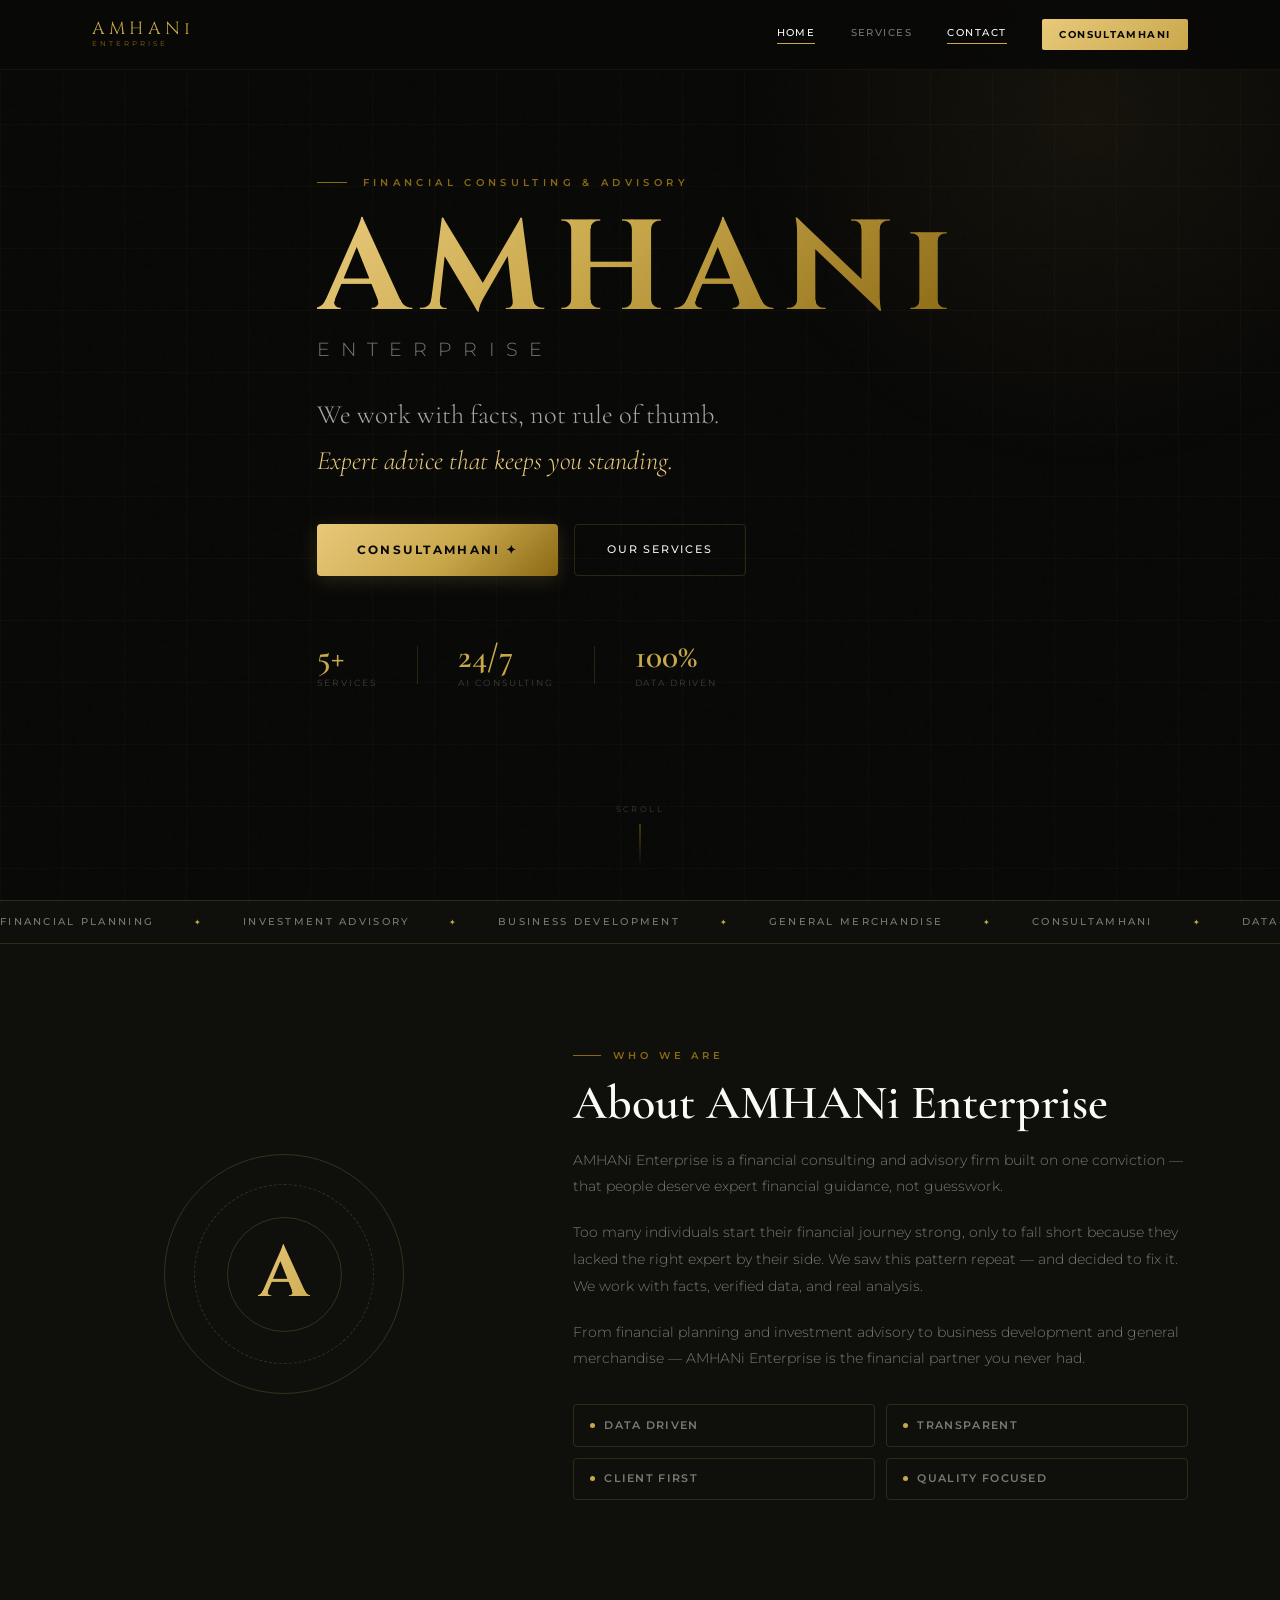
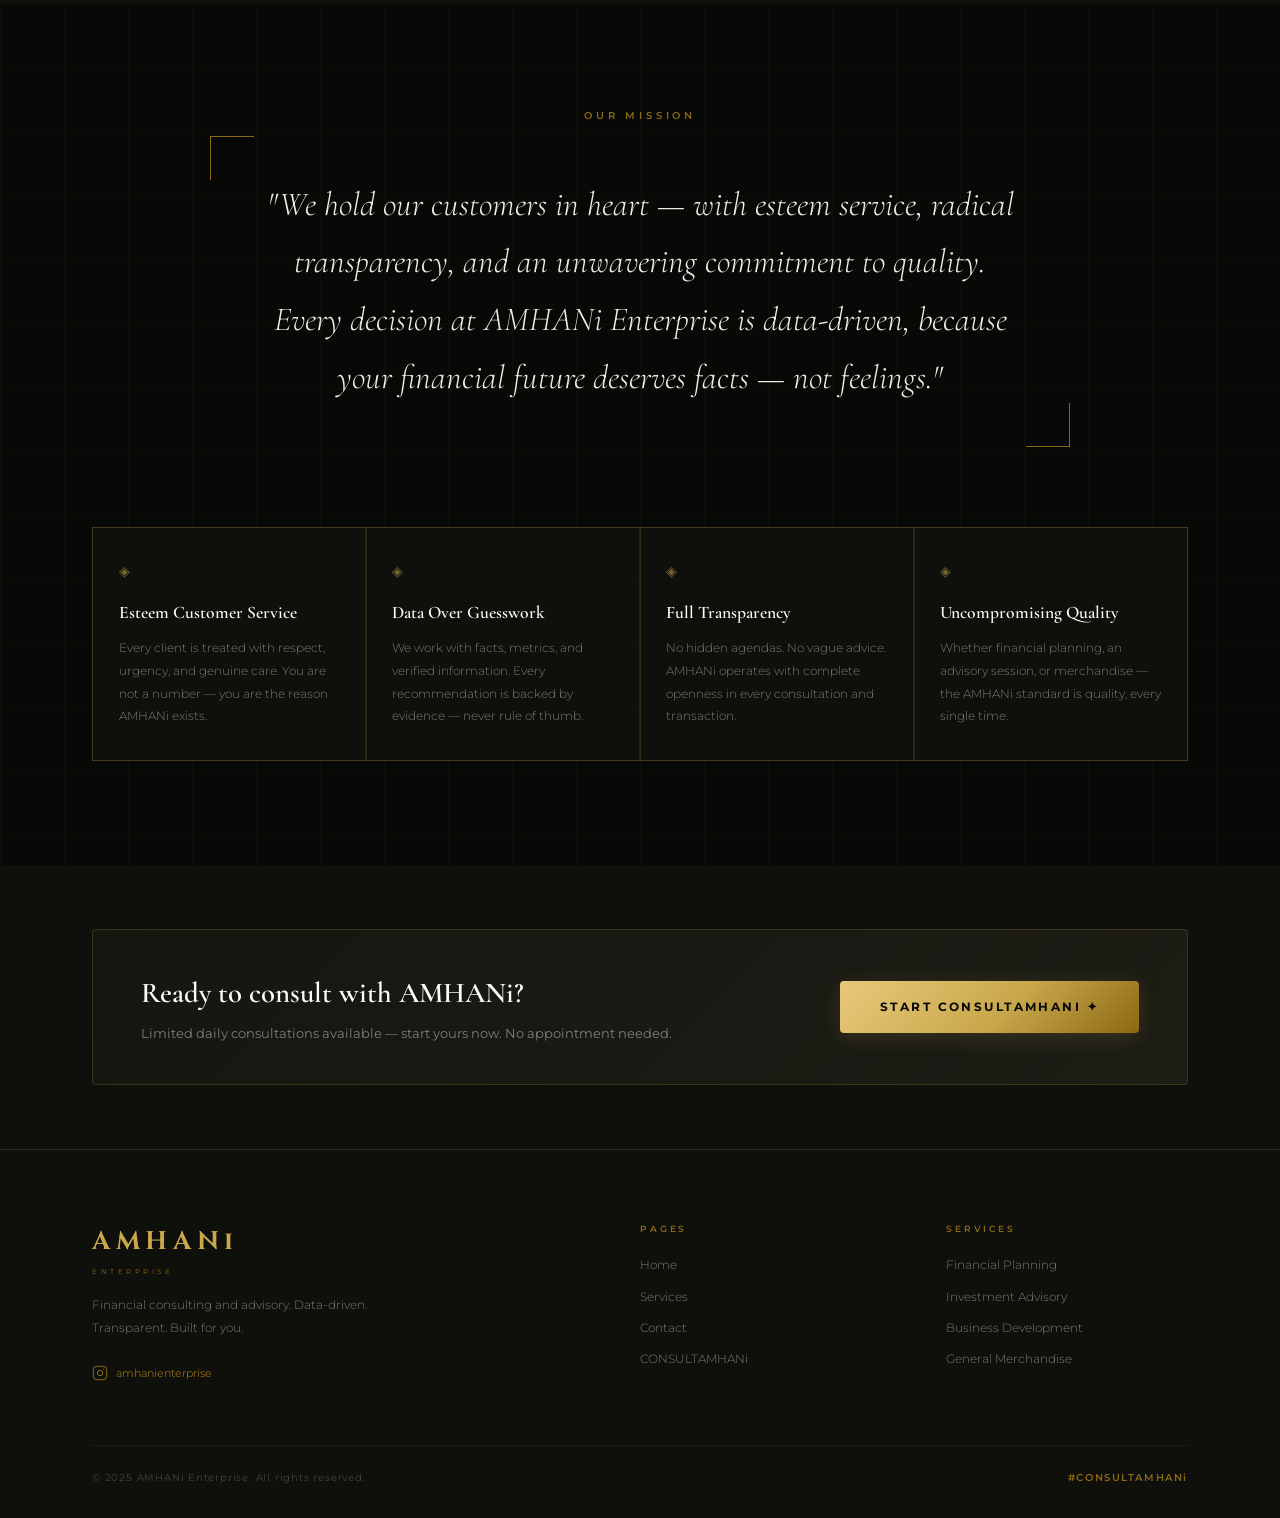
==== website/contact.html @ 49bc318d "Add files via upload" ====
<!DOCTYPE html>
<html lang="en">
<head>
  <meta charset="UTF-8"/>
  <meta name="viewport" content="width=device-width, initial-scale=1.0"/>
  <title>AMHANi ENTERPRISE — Home</title>
  <meta name="description" content="AMHANi Enterprise — data-driven financial consulting and advisory. We work with facts, not rule of thumb."/>
  <link rel="stylesheet" href="styles.css"/>
  <style>
    /* ── HOME-SPECIFIC STYLES ── */

    /* Hero */
    #hero {
      min-height: 100vh; display: flex; align-items: center;
      padding-top: var(--nav-h); position: relative; overflow: hidden;
    }
    .hero-bg { position: absolute; inset: 0; }
    .hero-grid {
      position: absolute; inset: 0;
      background-image:
        linear-gradient(rgba(201,168,76,0.035) 1px, transparent 1px),
        linear-gradient(90deg, rgba(201,168,76,0.035) 1px, transparent 1px);
      background-size: 62px 62px;
    }
    .hero-glow {
      position: absolute; width: 750px; height: 750px;
      top: -260px; right: -180px;
      background: radial-gradient(ellipse, rgba(201,168,76,0.07) 0%, transparent 68%);
      border-radius: 50%; transition: transform 0.8s ease;
    }
    .hero-content { position: relative; z-index: 1; max-width: 820px; padding: 5rem 2rem; }
    .hero-eyebrow {
      font-size: 0.62rem; letter-spacing: 0.44em; text-transform: uppercase;
      color: var(--gold-dim); font-weight: 600; margin-bottom: 1.5rem;
      display: flex; align-items: center; gap: 1rem;
    }
    .hero-eyebrow::before { content: ''; width: 30px; height: 1px; background: var(--gold-dim); display: block; }
    .wm-amhani {
      display: block; font-family: var(--ff-display);
      font-size: clamp(4rem, 10vw, 8.5rem);
      font-weight: 700; letter-spacing: 0.1em; line-height: 0.88;
      background: linear-gradient(135deg, var(--gold-light) 0%, var(--gold) 42%, var(--gold-dim) 100%);
      -webkit-background-clip: text; -webkit-text-fill-color: transparent; background-clip: text;
    }
    .wm-enterprise {
      display: block; font-family: var(--ff-sans);
      font-size: clamp(0.85rem, 1.8vw, 1.2rem);
      font-weight: 300; letter-spacing: 0.58em; color: var(--muted);
      text-transform: uppercase; margin-top: 0.4rem;
    }
    .hero-tagline {
      font-family: var(--ff-serif); font-size: clamp(1.1rem, 2.5vw, 1.65rem);
      font-weight: 300; color: rgba(250,250,247,0.65);
      line-height: 1.72; margin: 1.8rem 0 2.5rem;
    }
    .hero-tagline em { font-style: italic; color: var(--gold-light); }
    .hero-actions { display: flex; gap: 1rem; flex-wrap: wrap; margin-bottom: 4rem; }
    .hero-stats { display: flex; align-items: center; gap: 2.5rem; flex-wrap: wrap; }
    .stat-num { font-family: var(--ff-serif); font-size: 2.1rem; font-weight: 600; color: var(--gold); line-height: 1; }
    .stat-label { font-size: 0.58rem; letter-spacing: 0.2em; text-transform: uppercase; color: var(--dim); margin-top: 3px; }
    .stat-sep { width: 1px; height: 38px; background: var(--gold-border); }

    .hero-scroll {
      position: absolute; bottom: 2rem; left: 50%; transform: translateX(-50%);
      display: flex; flex-direction: column; align-items: center; gap: 0.5rem; z-index: 1;
    }
    .hero-scroll span { font-size: 0.52rem; letter-spacing: 0.3em; text-transform: uppercase; color: var(--dim); }
    .scroll-line { width: 1px; height: 44px; background: linear-gradient(to bottom, var(--gold-dim), transparent); animation: pulse 2s ease infinite; }
    @keyframes pulse { 0%,100%{ opacity:0.3; } 50%{ opacity:1; } }

    /* About */
    #about { background: var(--surface); }
    .about-layout { display: grid; grid-template-columns: 1fr 1.6fr; gap: 6rem; align-items: center; }
    .emblem-wrap { display: flex; justify-content: center; }
    .emblem {
      position: relative; width: 240px; height: 240px;
      display: flex; align-items: center; justify-content: center;
    }
    .emblem-ring {
      position: absolute; border-radius: 50%;
      border: 1px solid rgba(201,168,76,0.22);
    }
    .emblem-ring.r1 { width: 100%; height: 100%; animation: spin 35s linear infinite; }
    .emblem-ring.r2 { width: 75%; height: 75%; border-style: dashed; animation: spin 22s linear infinite reverse; }
    .emblem-ring.r3 { width: 48%; height: 48%; animation: spin 15s linear infinite; }
    @keyframes spin { to { transform: rotate(360deg); } }
    .emblem-letter {
      font-family: var(--ff-display); font-size: 4.5rem; font-weight: 700; z-index: 1;
      background: linear-gradient(135deg, var(--gold-light), var(--gold));
      -webkit-background-clip: text; -webkit-text-fill-color: transparent; background-clip: text;
    }
    .about-body { font-size: 0.87rem; color: var(--muted); line-height: 1.92; font-weight: 300; margin-bottom: 1.2rem; }
    .pillars { display: grid; grid-template-columns: 1fr 1fr; gap: 0.7rem; margin-top: 2rem; }
    .pillar {
      display: flex; align-items: center; gap: 0.6rem;
      padding: 0.72rem 1rem; border: 1px solid var(--gold-border); border-radius: var(--radius);
      font-size: 0.68rem; letter-spacing: 0.12em; text-transform: uppercase;
      color: var(--muted); font-weight: 600; transition: border-color 0.25s, color 0.25s;
    }
    .pillar:hover { border-color: var(--gold); color: var(--gold); }
    .pillar-dot { width: 5px; height: 5px; border-radius: 50%; background: var(--gold); flex-shrink: 0; }

    /* Mission */
    #mission { background: var(--black); }
    .mission-quote {
      font-family: var(--ff-serif); font-size: clamp(1.3rem, 3vw, 2.1rem);
      font-weight: 300; font-style: italic; color: var(--off-white);
      line-height: 1.72; text-align: center; max-width: 860px;
      margin: 0 auto 5rem; position: relative; padding: 2.5rem 3.5rem;
    }
    .mission-quote::before,
    .mission-quote::after {
      content: ''; position: absolute;
      width: 44px; height: 44px; border-color: var(--gold-dim); border-style: solid;
    }
    .mission-quote::before { top: 0; left: 0; border-width: 1px 0 0 1px; }
    .mission-quote::after  { bottom: 0; right: 0; border-width: 0 1px 1px 0; }

    .values-grid { display: grid; grid-template-columns: repeat(4, 1fr); gap: 1.5px; background: var(--gold-border); border: 1px solid var(--gold-border); }
    .value-card { background: var(--surface); padding: 2rem 1.6rem; transition: background 0.3s; }
    .value-card:hover { background: var(--surface-2); }
    .value-icon { font-size: 0.9rem; color: var(--gold); margin-bottom: 1rem; opacity: 0.55; display: block; }
    .value-card h4 { font-family: var(--ff-serif); font-size: 1.1rem; font-weight: 600; color: var(--white); margin-bottom: 0.65rem; }
    .value-card p { font-size: 0.78rem; color: var(--muted); line-height: 1.82; font-weight: 300; }

    /* CTA strip */
    #cta-strip { background: var(--surface); padding: 4rem 0; }
    .cta-strip-inner {
      display: flex; align-items: center; justify-content: space-between;
      gap: 2rem; flex-wrap: wrap;
      border: 1px solid var(--gold-border); border-radius: var(--radius);
      padding: 2.5rem 3rem;
      background: linear-gradient(135deg, var(--surface-2) 0%, var(--surface-3) 100%);
    }
    .cta-strip-text h3 { font-family: var(--ff-serif); font-size: 1.8rem; font-weight: 600; color: var(--white); margin-bottom: 0.4rem; }
    .cta-strip-text p { font-size: 0.82rem; color: var(--muted); }

    @media (max-width: 900px) {
      .about-layout { grid-template-columns: 1fr; gap: 3rem; }
      .emblem-wrap { display: none; }
      .pillars { grid-template-columns: 1fr; }
    }
    @media (max-width: 700px) {
      .values-grid { grid-template-columns: 1fr; }
      .hero-stats { gap: 1.5rem; }
      .mission-quote { padding: 1.5rem; }
      .cta-strip-inner { flex-direction: column; text-align: center; padding: 2rem 1.5rem; }
    }
    @media (max-width: 480px) {
      .hero-actions { flex-direction: column; }
    }
  </style>
</head>
<body>

<!-- ░░ NAV ░░ -->
<nav id="nav">
  <div class="nav-inner">
    <a href="index.html" class="nav-logo">
      <span class="logo-main">AMHANi</span>
      <span class="logo-tag">Enterprise</span>
    </a>
    <div class="nav-links">
      <a href="index.html"    class="active">Home</a>
      <a href="services.html">Services</a>
      <a href="contact.html" >Contact</a>
      <a href="https://YOUR-APP.streamlit.app" target="_blank" class="nav-cta">CONSULTAMHANi</a>
    </div>
    <button class="hamburger" id="hamburger"><span></span><span></span><span></span></button>
  </div>
  <div class="mobile-menu" id="mobileMenu">
    <a href="index.html"    class="mobile-link active">Home</a>
    <a href="services.html" class="mobile-link">Services</a>
    <a href="contact.html"  class="mobile-link">Contact</a>
    <a href="https://YOUR-APP.streamlit.app" target="_blank" class="mobile-link mobile-cta">CONSULTAMHANi</a>
  </div>
</nav>

<!-- ░░ HERO ░░ -->
<section id="hero">
  <div class="hero-bg">
    <div class="hero-grid"></div>
    <div class="hero-glow"></div>
  </div>
  <div class="hero-content container">
    <p class="hero-eyebrow reveal">Financial Consulting & Advisory</p>
    <div class="reveal d1">
      <span class="wm-amhani">AMHANi</span>
      <span class="wm-enterprise">Enterprise</span>
    </div>
    <p class="hero-tagline reveal d2">
      We work with facts, not rule of thumb.<br/>
      <em>Expert advice that keeps you standing.</em>
    </p>
    <div class="hero-actions reveal d3">
      <a href="https://YOUR-APP.streamlit.app" target="_blank" class="btn-primary large">CONSULTAMHANi ✦</a>
      <a href="services.html" class="btn-ghost">Our Services</a>
    </div>
    <div class="hero-stats reveal d4">
      <div>
        <div class="stat-num">5+</div>
        <div class="stat-label">Services</div>
      </div>
      <div class="stat-sep"></div>
      <div>
        <div class="stat-num">24/7</div>
        <div class="stat-label">AI Consulting</div>
      </div>
      <div class="stat-sep"></div>
      <div>
        <div class="stat-num">100%</div>
        <div class="stat-label">Data Driven</div>
      </div>
    </div>
  </div>
  <div class="hero-scroll">
    <span>Scroll</span>
    <div class="scroll-line"></div>
  </div>
</section>

<!-- ░░ MARQUEE ░░ -->
<div class="marquee-strip">
  <div class="marquee-track">
    <span>Financial Planning</span><span class="gem">✦</span>
    <span>Investment Advisory</span><span class="gem">✦</span>
    <span>Business Development</span><span class="gem">✦</span>
    <span>General Merchandise</span><span class="gem">✦</span>
    <span>CONSULTAMHANi</span><span class="gem">✦</span>
    <span>Data-Driven Consulting</span><span class="gem">✦</span>
    <span>Expert Advisory</span><span class="gem">✦</span>
    <span>Financial Planning</span><span class="gem">✦</span>
    <span>Investment Advisory</span><span class="gem">✦</span>
    <span>Business Development</span><span class="gem">✦</span>
    <span>General Merchandise</span><span class="gem">✦</span>
    <span>CONSULTAMHANi</span><span class="gem">✦</span>
    <span>Data-Driven Consulting</span><span class="gem">✦</span>
    <span>Expert Advisory</span><span class="gem">✦</span>
  </div>
</div>

<!-- ░░ ABOUT ░░ -->
<section id="about">
  <div class="container">
    <div class="about-layout">
      <div class="emblem-wrap">
        <div class="emblem">
          <div class="emblem-ring r1"></div>
          <div class="emblem-ring r2"></div>
          <div class="emblem-ring r3"></div>
          <span class="emblem-letter">A</span>
        </div>
      </div>
      <div>
        <p class="eyebrow reveal">Who We Are</p>
        <h2 class="section-title reveal d1">About AMHANi Enterprise</h2>
        <p class="about-body reveal d2">
          AMHANi Enterprise is a financial consulting and advisory firm built on one conviction — that people deserve expert financial guidance, not guesswork.
        </p>
        <p class="about-body reveal d2">
          Too many individuals start their financial journey strong, only to fall short because they lacked the right expert by their side. We saw this pattern repeat — and decided to fix it. We work with facts, verified data, and real analysis.
        </p>
        <p class="about-body reveal d2">
          From financial planning and investment advisory to business development and general merchandise — AMHANi Enterprise is the financial partner you never had.
        </p>
        <div class="pillars reveal d3">
          <div class="pillar"><div class="pillar-dot"></div>Data Driven</div>
          <div class="pillar"><div class="pillar-dot"></div>Transparent</div>
          <div class="pillar"><div class="pillar-dot"></div>Client First</div>
          <div class="pillar"><div class="pillar-dot"></div>Quality Focused</div>
        </div>
      </div>
    </div>
  </div>
</section>

<!-- ░░ MISSION ░░ -->
<section id="mission">
  <div class="grid-bg"></div>
  <div class="container">
    <p class="eyebrow center reveal">Our Mission</p>
    <blockquote class="mission-quote reveal d1">
      "We hold our customers in heart — with esteem service, radical transparency, and an unwavering commitment to quality. Every decision at AMHANi Enterprise is data-driven, because your financial future deserves facts — not feelings."
    </blockquote>
    <div class="values-grid">
      <div class="value-card">
        <span class="value-icon">◈</span>
        <h4>Esteem Customer Service</h4>
        <p>Every client is treated with respect, urgency, and genuine care. You are not a number — you are the reason AMHANi exists.</p>
      </div>
      <div class="value-card">
        <span class="value-icon">◈</span>
        <h4>Data Over Guesswork</h4>
        <p>We work with facts, metrics, and verified information. Every recommendation is backed by evidence — never rule of thumb.</p>
      </div>
      <div class="value-card">
        <span class="value-icon">◈</span>
        <h4>Full Transparency</h4>
        <p>No hidden agendas. No vague advice. AMHANi operates with complete openness in every consultation and transaction.</p>
      </div>
      <div class="value-card">
        <span class="value-icon">◈</span>
        <h4>Uncompromising Quality</h4>
        <p>Whether financial planning, an advisory session, or merchandise — the AMHANi standard is quality, every single time.</p>
      </div>
    </div>
  </div>
</section>

<!-- ░░ CTA STRIP ░░ -->
<section id="cta-strip">
  <div class="container">
    <div class="cta-strip-inner reveal">
      <div class="cta-strip-text">
        <h3>Ready to consult with AMHANi?</h3>
        <p>Limited daily consultations available — start yours now. No appointment needed.</p>
      </div>
      <a href="https://YOUR-APP.streamlit.app" target="_blank" class="btn-primary large">Start CONSULTAMHANi ✦</a>
    </div>
  </div>
</section>

<!-- ░░ FOOTER ░░ -->
<footer>
  <div class="container">
    <div class="footer-grid">
      <div class="footer-brand-col">
        <div class="footer-wordmark">AMHANi</div>
        <div class="footer-enterprise">Enterprise</div>
        <p class="footer-desc">Financial consulting and advisory. Data-driven. Transparent. Built for you.</p>
        <a href="https://instagram.com/amhanienterprise" target="_blank" class="footer-ig">
          <svg width="16" height="16" viewBox="0 0 24 24" fill="none" stroke="currentColor" stroke-width="1.5"><rect x="2" y="2" width="20" height="20" rx="5"/><circle cx="12" cy="12" r="4"/><circle cx="17.5" cy="6.5" r="1" fill="currentColor" stroke="none"/></svg>
          amhanienterprise
        </a>
      </div>
      <div>
        <div class="footer-col-title">Pages</div>
        <div class="footer-col">
          <a href="index.html">Home</a>
          <a href="services.html">Services</a>
          <a href="contact.html">Contact</a>
          <a href="https://YOUR-APP.streamlit.app" target="_blank">CONSULTAMHANi</a>
        </div>
      </div>
      <div>
        <div class="footer-col-title">Services</div>
        <div class="footer-col">
          <a href="services.html">Financial Planning</a>
          <a href="services.html">Investment Advisory</a>
          <a href="services.html">Business Development</a>
          <a href="services.html">General Merchandise</a>
        </div>
      </div>
    </div>
    <div class="footer-bottom">
      <span class="footer-copy">© 2025 AMHANi Enterprise. All rights reserved.</span>
      <span class="footer-hashtag">#CONSULTAMHANi</span>
    </div>
  </div>
</footer>

<script src="script.js"></script>
</body>
</html>
---- website/styles.css ----
/* ============================================================
   AMHANi ENTERPRISE — shared styles.css
   Revamp: Multi-page · Gold & Black · Art Deco Luxury
   ============================================================ */

/* ── Google Fonts ── */
@import url('https://fonts.googleapis.com/css2?family=Cinzel:wght@400;600;700&family=Cormorant+Garamond:ital,wght@0,300;0,400;0,600;1,300;1,400&family=Montserrat:wght@200;300;400;500;600;700&display=swap');

/* ── Variables ── */
:root {
  --gold:        #C9A84C;
  --gold-light:  #E8C97A;
  --gold-dim:    #8B6914;
  --gold-faint:  rgba(201,168,76,0.07);
  --gold-border: rgba(201,168,76,0.18);
  --gold-soft:   rgba(201,168,76,0.10);
  --black:       #080807;
  --surface:     #0F0F0C;
  --surface-2:   #161610;
  --surface-3:   #1D1D16;
  --white:       #FAFAF7;
  --off-white:   #F0EDE4;
  --muted:       rgba(250,250,247,0.45);
  --dim:         rgba(250,250,247,0.22);
  --ff-display:  'Cinzel', serif;
  --ff-serif:    'Cormorant Garamond', serif;
  --ff-sans:     'Montserrat', sans-serif;
  --nav-h:       70px;
  --radius:      4px;
}

/* ── Reset ── */
*, *::before, *::after { box-sizing: border-box; margin: 0; padding: 0; }
html { scroll-behavior: smooth; font-size: 16px; }
body {
  font-family: var(--ff-sans);
  background: var(--black);
  color: var(--white);
  overflow-x: hidden;
  line-height: 1.6;
  min-height: 100vh;
}
a { text-decoration: none; color: inherit; }
img { max-width: 100%; display: block; }

/* ── Noise overlay ── */
body::before {
  content: '';
  position: fixed; inset: 0; z-index: 0; pointer-events: none;
  background-image: url("data:image/svg+xml,%3Csvg viewBox='0 0 200 200' xmlns='http://www.w3.org/2000/svg'%3E%3Cfilter id='n'%3E%3CfeTurbulence type='fractalNoise' baseFrequency='0.85' numOctaves='4' stitchTiles='stitch'/%3E%3C/filter%3E%3Crect width='100%25' height='100%25' filter='url(%23n)' opacity='0.03'/%3E%3C/svg%3E");
  opacity: 0.5;
}

/* ── Container ── */
.container { max-width: 1160px; margin: 0 auto; padding: 0 2rem; position: relative; z-index: 1; }

/* ── Buttons ── */
.btn-primary {
  display: inline-flex; align-items: center; gap: 0.5rem;
  background: linear-gradient(135deg, var(--gold-light) 0%, var(--gold) 55%, var(--gold-dim) 100%);
  color: var(--black); font-family: var(--ff-sans);
  font-weight: 700; font-size: 0.7rem; letter-spacing: 0.2em;
  text-transform: uppercase; padding: 0.85rem 2rem;
  border-radius: var(--radius); border: none; cursor: pointer;
  position: relative; overflow: hidden;
  transition: transform 0.2s, box-shadow 0.2s;
  box-shadow: 0 4px 20px rgba(201,168,76,0.18);
}
.btn-primary::after {
  content: ''; position: absolute; inset: 0;
  background: linear-gradient(135deg, transparent, rgba(255,255,255,0.14), transparent);
  transform: translateX(-100%); transition: transform 0.5s;
}
.btn-primary:hover { transform: translateY(-2px); box-shadow: 0 8px 28px rgba(201,168,76,0.3); }
.btn-primary:hover::after { transform: translateX(100%); }
.btn-primary.large { font-size: 0.76rem; padding: 1rem 2.5rem; }
.btn-ghost {
  display: inline-flex; align-items: center; gap: 0.5rem;
  background: transparent; color: var(--off-white);
  font-family: var(--ff-sans); font-weight: 500; font-size: 0.7rem;
  letter-spacing: 0.16em; text-transform: uppercase;
  padding: 0.85rem 2rem; border-radius: var(--radius);
  border: 1px solid var(--gold-border);
  transition: border-color 0.25s, color 0.25s; cursor: pointer;
}
.btn-ghost:hover { border-color: var(--gold); color: var(--gold); }

/* ── Section titles ── */
.eyebrow {
  font-size: 0.6rem; letter-spacing: 0.4em; text-transform: uppercase;
  color: var(--gold-dim); font-weight: 600; margin-bottom: 0.75rem;
  display: flex; align-items: center; gap: 0.8rem;
}
.eyebrow::before { content: ''; display: block; width: 28px; height: 1px; background: var(--gold-dim); }
.eyebrow.center { justify-content: center; }
.eyebrow.center::before { display: none; }
.section-title {
  font-family: var(--ff-serif); font-size: clamp(2rem, 4vw, 3rem);
  font-weight: 600; line-height: 1.15; color: var(--white); margin-bottom: 1rem;
}
.section-sub {
  font-size: 0.88rem; color: var(--muted); font-weight: 300;
  line-height: 1.85; max-width: 540px;
}
.section-header { margin-bottom: 4rem; }

section { padding: 6.5rem 0; position: relative; }

/* ── Reveal animations ── */
.reveal {
  opacity: 0; transform: translateY(24px);
  transition: opacity 0.7s ease, transform 0.7s ease;
}
.reveal.visible { opacity: 1; transform: translateY(0); }
.d1 { transition-delay: 0.1s; }
.d2 { transition-delay: 0.22s; }
.d3 { transition-delay: 0.34s; }
.d4 { transition-delay: 0.46s; }

/* ── Grid lines bg ── */
.grid-bg {
  position: absolute; inset: 0; pointer-events: none;
  background-image:
    linear-gradient(rgba(201,168,76,0.03) 1px, transparent 1px),
    linear-gradient(90deg, rgba(201,168,76,0.03) 1px, transparent 1px);
  background-size: 64px 64px;
}

/* ════════════════════════════════
   NAVIGATION  (shared)
════════════════════════════════ */
#nav {
  position: fixed; top: 0; left: 0; right: 0; z-index: 200;
  height: var(--nav-h);
  background: rgba(8,8,7,0.88);
  backdrop-filter: blur(18px);
  border-bottom: 1px solid rgba(201,168,76,0.08);
  transition: border-color 0.3s, background 0.3s;
}
#nav.scrolled {
  background: rgba(8,8,7,0.98);
  border-bottom-color: var(--gold-border);
}
.nav-inner {
  max-width: 1160px; margin: 0 auto; padding: 0 2rem;
  height: 100%; display: flex; align-items: center; justify-content: space-between;
}
.nav-logo { display: flex; flex-direction: column; line-height: 1; gap: 2px; }
.logo-main { font-family: var(--ff-display); font-size: 1.1rem; letter-spacing: 0.24em; color: var(--gold); }
.logo-tag  { font-size: 0.42rem; letter-spacing: 0.45em; color: var(--gold-dim); text-transform: uppercase; }
.nav-links { display: flex; align-items: center; gap: 2.2rem; }
.nav-links a {
  font-size: 0.65rem; letter-spacing: 0.14em; text-transform: uppercase;
  color: var(--muted); font-weight: 500; transition: color 0.2s;
  padding-bottom: 2px; border-bottom: 1px solid transparent; transition: color 0.2s, border-color 0.2s;
}
.nav-links a:hover,
.nav-links a.active { color: var(--white); border-bottom-color: var(--gold); }
.nav-cta {
  background: linear-gradient(135deg, var(--gold-light), var(--gold)) !important;
  color: var(--black) !important; font-weight: 700 !important;
  padding: 0.48rem 1.1rem !important; border-radius: 2px !important;
  border-bottom: none !important; font-size: 0.62rem !important;
}
.nav-cta:hover { opacity: 0.88; }

/* Hamburger */
.hamburger { display: none; flex-direction: column; gap: 5px; background: none; border: none; cursor: pointer; padding: 4px; }
.hamburger span { display: block; width: 22px; height: 1.5px; background: var(--gold); transition: all 0.3s; }
.hamburger.open span:nth-child(1) { transform: rotate(45deg) translate(4.5px, 4.5px); }
.hamburger.open span:nth-child(2) { opacity: 0; }
.hamburger.open span:nth-child(3) { transform: rotate(-45deg) translate(4.5px, -4.5px); }

/* Mobile menu */
.mobile-menu {
  display: none; flex-direction: column;
  background: var(--surface); border-top: 1px solid var(--gold-border);
  padding: 1.5rem 2rem 2rem;
}
.mobile-menu.open { display: flex; }
.mobile-link {
  font-size: 0.75rem; letter-spacing: 0.14em; text-transform: uppercase;
  color: var(--muted); padding: 0.8rem 0; border-bottom: 1px solid rgba(201,168,76,0.08);
  font-weight: 500; transition: color 0.2s;
}
.mobile-link:hover { color: var(--white); }
.mobile-link:last-child { border: none; }
.mobile-cta { color: var(--gold) !important; font-weight: 700 !important; margin-top: 0.5rem; }
.mobile-link.active { color: var(--gold); }

/* ════════════════════════════════
   FOOTER  (shared)
════════════════════════════════ */
footer {
  background: var(--surface);
  border-top: 1px solid var(--gold-border);
  padding: 4.5rem 0 2rem; position: relative; z-index: 1;
}
.footer-grid { display: grid; grid-template-columns: 2fr 1fr 1fr; gap: 4rem; margin-bottom: 3.5rem; }
.footer-wordmark { font-family: var(--ff-display); font-size: 1.6rem; font-weight: 700; color: var(--gold); letter-spacing: 0.22em; }
.footer-enterprise { font-size: 0.46rem; letter-spacing: 0.48em; color: var(--gold-dim); text-transform: uppercase; margin-top: 3px; margin-bottom: 1rem; }
.footer-desc { font-size: 0.78rem; color: var(--muted); line-height: 1.85; font-weight: 300; max-width: 280px; margin-bottom: 1.5rem; }
.footer-ig {
  display: inline-flex; align-items: center; gap: 0.5rem;
  font-size: 0.7rem; color: var(--gold-dim); transition: color 0.2s;
}
.footer-ig:hover { color: var(--gold); }
.footer-col-title { font-size: 0.56rem; letter-spacing: 0.32em; text-transform: uppercase; color: var(--gold-dim); font-weight: 600; margin-bottom: 1.2rem; }
.footer-col { display: flex; flex-direction: column; gap: 0.75rem; }
.footer-col a { font-size: 0.76rem; color: var(--muted); font-weight: 300; transition: color 0.2s; }
.footer-col a:hover { color: var(--gold); }
.footer-bottom {
  border-top: 1px solid rgba(201,168,76,0.08);
  padding-top: 1.5rem;
  display: flex; justify-content: space-between; align-items: center; flex-wrap: wrap; gap: 0.5rem;
}
.footer-copy { font-size: 0.62rem; color: var(--dim); letter-spacing: 0.08em; }
.footer-hashtag { font-size: 0.62rem; color: var(--gold-dim); letter-spacing: 0.16em; font-weight: 600; }

/* ── Marquee ── */
.marquee-strip {
  overflow: hidden; border-top: 1px solid var(--gold-border); border-bottom: 1px solid var(--gold-border);
  background: var(--surface); padding: 0.8rem 0; position: relative; z-index: 1;
}
.marquee-track {
  display: flex; gap: 2.5rem; align-items: center;
  white-space: nowrap; animation: marqueeScroll 30s linear infinite;
}
.marquee-track span { font-size: 0.65rem; letter-spacing: 0.22em; text-transform: uppercase; color: var(--muted); font-weight: 500; }
.marquee-track .gem { color: var(--gold); font-size: 0.5rem; }
@keyframes marqueeScroll { from { transform: translateX(0); } to { transform: translateX(-50%); } }

/* ════════════════════════════════
   PAGE HERO  (shared base)
════════════════════════════════ */
.page-hero {
  min-height: 48vh; display: flex; align-items: flex-end;
  padding-top: var(--nav-h); padding-bottom: 4rem;
  position: relative; overflow: hidden;
}
.page-hero-glow {
  position: absolute; width: 600px; height: 600px;
  top: -200px; right: -150px;
  background: radial-gradient(ellipse, rgba(201,168,76,0.06) 0%, transparent 70%);
  pointer-events: none;
}
.page-hero-label {
  font-size: 0.58rem; letter-spacing: 0.45em; text-transform: uppercase;
  color: var(--gold-dim); margin-bottom: 0.8rem; font-weight: 600;
}
.page-hero-title {
  font-family: var(--ff-display);
  font-size: clamp(2.4rem, 6vw, 5rem);
  font-weight: 700; letter-spacing: 0.1em; line-height: 0.95;
  background: linear-gradient(135deg, var(--gold-light) 0%, var(--gold) 45%, var(--gold-dim) 100%);
  -webkit-background-clip: text; -webkit-text-fill-color: transparent; background-clip: text;
  margin-bottom: 1rem;
}
.page-hero-sub {
  font-family: var(--ff-serif); font-size: clamp(1rem, 2.5vw, 1.4rem);
  font-weight: 300; font-style: italic; color: var(--muted); max-width: 560px;
}

/* ════════════════════════════════
   CARDS  (shared)
════════════════════════════════ */
.card-grid-2 { display: grid; grid-template-columns: repeat(2, 1fr); gap: 1.5px; background: var(--gold-border); border: 1px solid var(--gold-border); }
.card-grid-3 { display: grid; grid-template-columns: repeat(3, 1fr); gap: 1.5px; background: var(--gold-border); border: 1px solid var(--gold-border); }
.card-grid-4 { display: grid; grid-template-columns: repeat(4, 1fr); gap: 1.5px; background: var(--gold-border); border: 1px solid var(--gold-border); }

.card {
  background: var(--surface); padding: 2.2rem 1.8rem;
  position: relative; overflow: hidden; transition: background 0.3s;
}
.card::after {
  content: ''; position: absolute; bottom: 0; left: 0; right: 0;
  height: 2px; background: linear-gradient(90deg, transparent, var(--gold), transparent);
  transform: scaleX(0); transition: transform 0.4s;
}
.card:hover { background: var(--surface-2); }
.card:hover::after { transform: scaleX(1); }
.card.featured { background: var(--surface-2); }
.card.featured::after { transform: scaleX(1); }
.card-num { font-size: 0.58rem; letter-spacing: 0.3em; color: var(--gold-dim); margin-bottom: 1rem; font-weight: 600; }
.card-icon { font-size: 1.3rem; color: var(--gold); margin-bottom: 1rem; opacity: 0.65; }
.card h3 { font-family: var(--ff-serif); font-size: 1.35rem; font-weight: 600; color: var(--white); margin-bottom: 0.75rem; }
.card p { font-size: 0.81rem; color: var(--muted); line-height: 1.85; font-weight: 300; }
.card-link { display: inline-block; margin-top: 1.2rem; font-size: 0.62rem; letter-spacing: 0.2em; text-transform: uppercase; color: var(--gold); font-weight: 600; }

/* ── Forms ── */
.form-group { margin-bottom: 1.4rem; }
.form-group label { display: block; font-size: 0.58rem; letter-spacing: 0.24em; text-transform: uppercase; color: var(--gold-dim); font-weight: 600; margin-bottom: 0.5rem; }
.form-group input,
.form-group select,
.form-group textarea {
  width: 100%; background: var(--surface-3); border: 1px solid var(--gold-border);
  border-radius: var(--radius); color: var(--white);
  font-family: var(--ff-sans); font-size: 0.84rem; font-weight: 300;
  padding: 0.78rem 1rem; outline: none; transition: border-color 0.25s; appearance: none;
}
.form-group input:focus,
.form-group select:focus,
.form-group textarea:focus { border-color: var(--gold); }
.form-group input::placeholder,
.form-group textarea::placeholder { color: var(--dim); }
.form-group select { color: var(--muted); }
.form-group select option { background: var(--surface-3); color: var(--white); }
.form-group textarea { resize: vertical; min-height: 110px; }

/* ════════════════════════════════
   RESPONSIVE
════════════════════════════════ */
@media (max-width: 900px) {
  .nav-links { display: none; }
  .hamburger { display: flex; }
  .card-grid-3 { grid-template-columns: repeat(2, 1fr); }
  .card-grid-4 { grid-template-columns: repeat(2, 1fr); }
  .footer-grid { grid-template-columns: 1fr 1fr; }
  .footer-brand-col { grid-column: span 2; }
}
@media (max-width: 600px) {
  section { padding: 4.5rem 0; }
  .container { padding: 0 1.3rem; }
  .card-grid-2,
  .card-grid-3,
  .card-grid-4 { grid-template-columns: 1fr; }
  .footer-grid { grid-template-columns: 1fr; }
  .footer-brand-col { grid-column: span 1; }
  .footer-bottom { flex-direction: column; text-align: center; }
  .btn-primary, .btn-ghost { width: 100%; justify-content: center; }
}
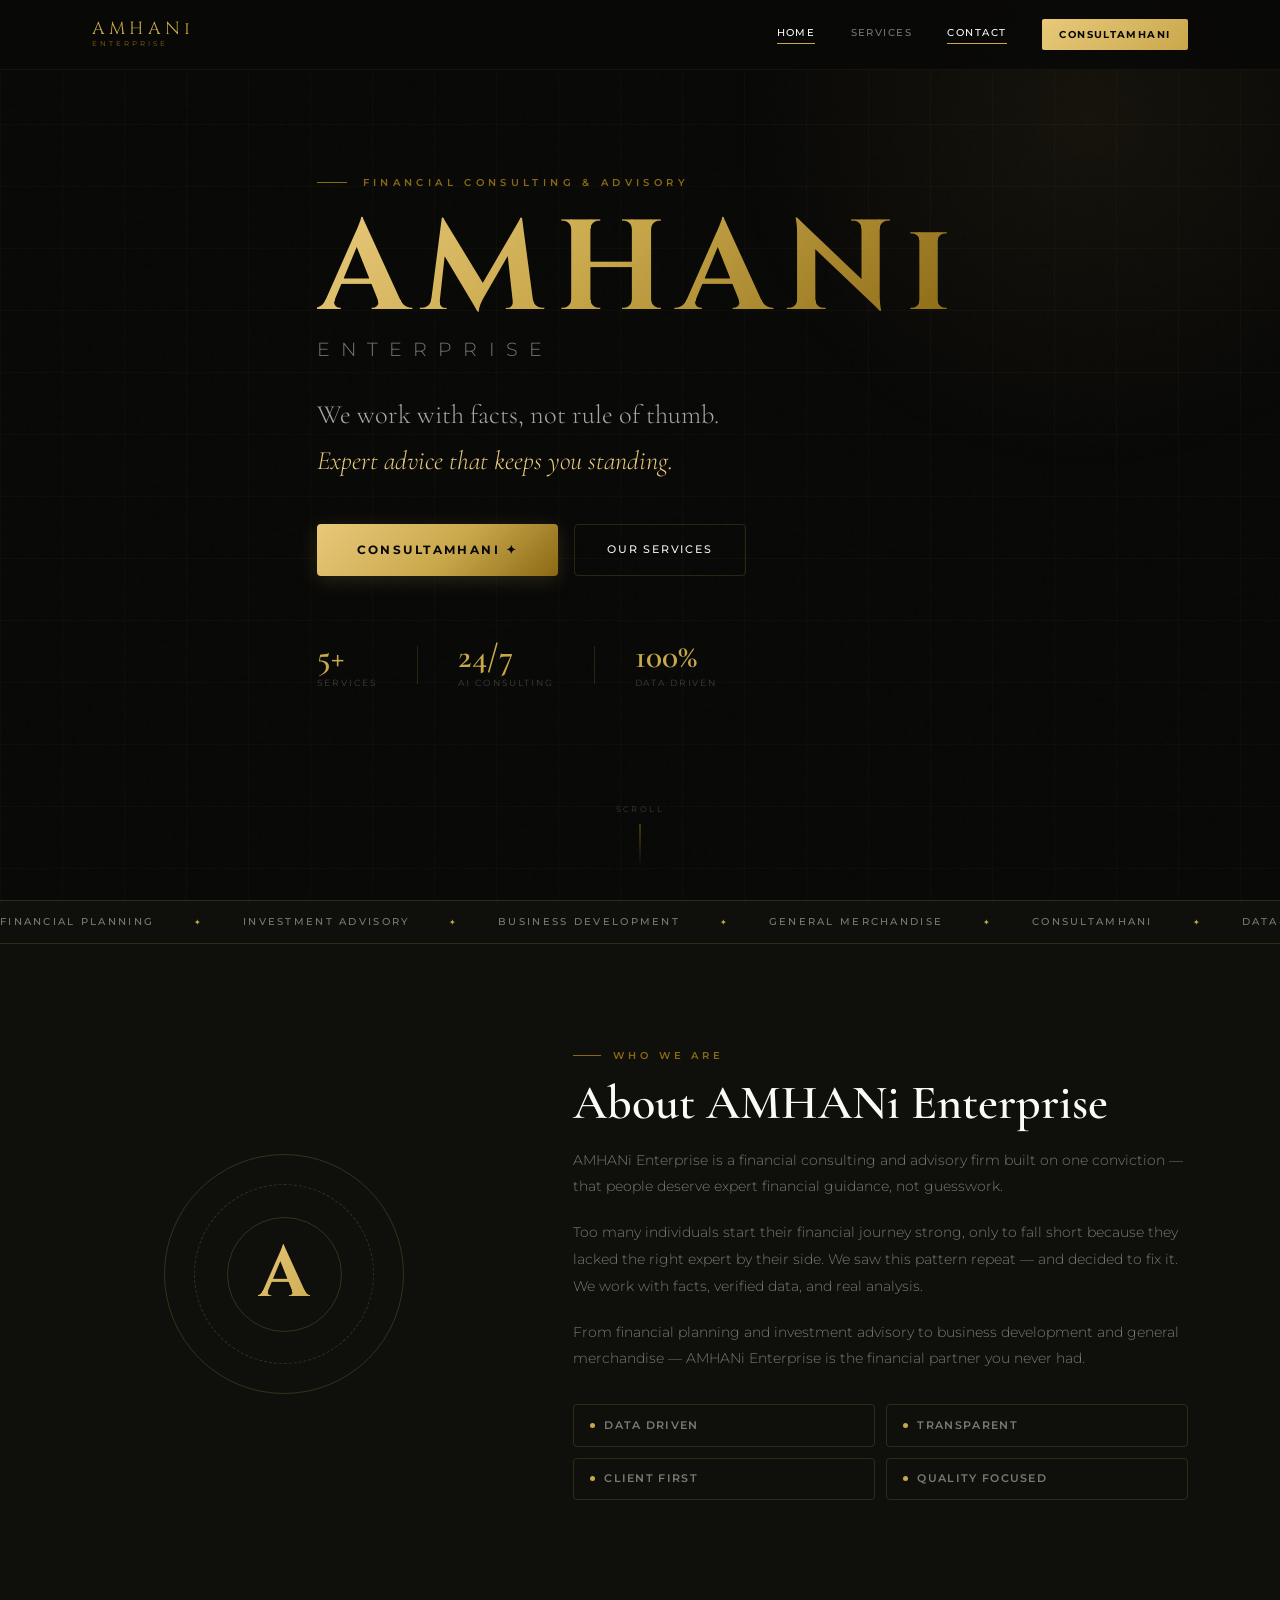
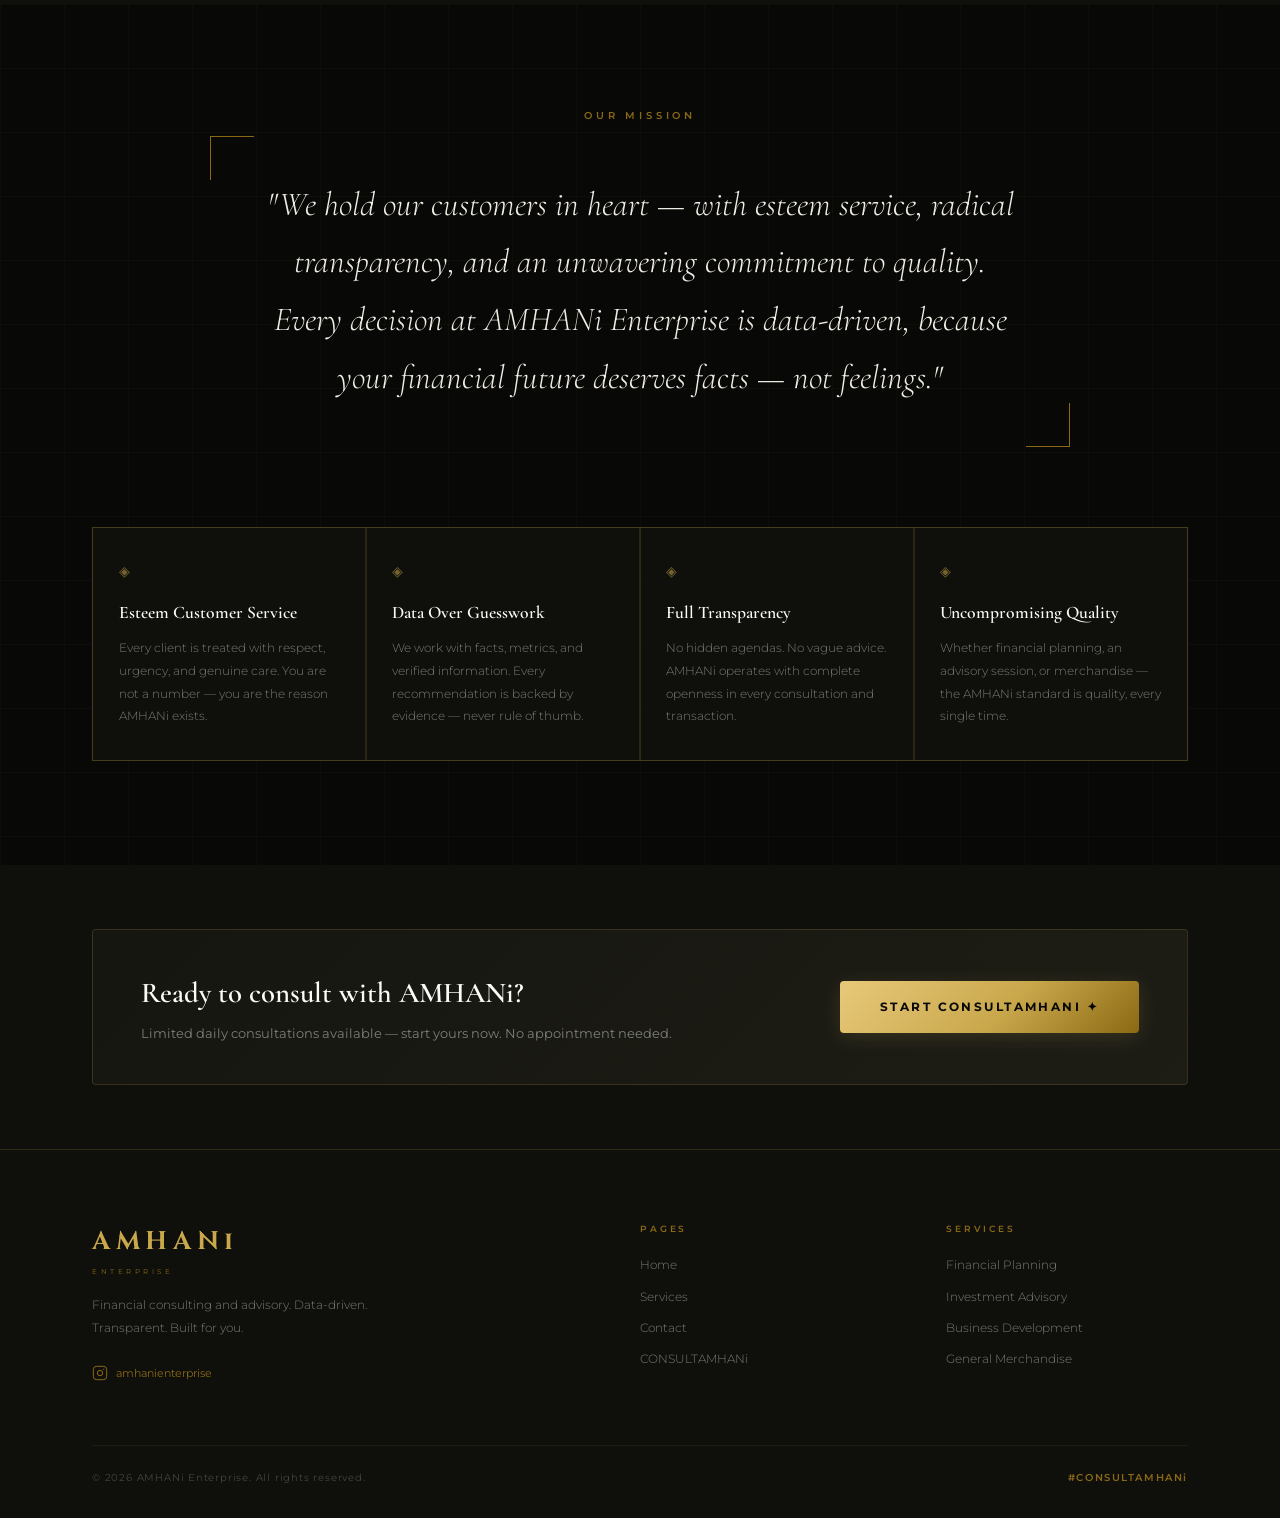
==== commit 2cd77c5b: "update: new website improvements" ====
--- a/website/contact.html
+++ b/website/contact.html
@@ -164,7 +164,7 @@
       <a href="index.html"    class="active">Home</a>
       <a href="services.html">Services</a>
       <a href="contact.html" >Contact</a>
-      <a href="https://YOUR-APP.streamlit.app" target="_blank" class="nav-cta">CONSULTAMHANi</a>
+      <a href="https://consultamhani.streamlit.app" target="_blank" class="nav-cta">CONSULTAMHANi</a>
     </div>
     <button class="hamburger" id="hamburger"><span></span><span></span><span></span></button>
   </div>
@@ -172,7 +172,7 @@
     <a href="index.html"    class="mobile-link active">Home</a>
     <a href="services.html" class="mobile-link">Services</a>
     <a href="contact.html"  class="mobile-link">Contact</a>
-    <a href="https://YOUR-APP.streamlit.app" target="_blank" class="mobile-link mobile-cta">CONSULTAMHANi</a>
+    <a href="https://consultamhani.streamlit.app" target="_blank" class="mobile-link mobile-cta">CONSULTAMHANi</a>
   </div>
 </nav>
 
@@ -193,7 +193,7 @@
       <em>Expert advice that keeps you standing.</em>
     </p>
     <div class="hero-actions reveal d3">
-      <a href="https://YOUR-APP.streamlit.app" target="_blank" class="btn-primary large">CONSULTAMHANi ✦</a>
+      <a href="https://consultamhani.streamlit.app" target="_blank" class="btn-primary large">CONSULTAMHANi ✦</a>
       <a href="services.html" class="btn-ghost">Our Services</a>
     </div>
     <div class="hero-stats reveal d4">
@@ -315,7 +315,7 @@
         <h3>Ready to consult with AMHANi?</h3>
         <p>Limited daily consultations available — start yours now. No appointment needed.</p>
       </div>
-      <a href="https://YOUR-APP.streamlit.app" target="_blank" class="btn-primary large">Start CONSULTAMHANi ✦</a>
+      <a href="https://consultamhani.streamlit.app" target="_blank" class="btn-primary large">Start CONSULTAMHANi ✦</a>
     </div>
   </div>
 </section>
@@ -339,7 +339,7 @@
           <a href="index.html">Home</a>
           <a href="services.html">Services</a>
           <a href="contact.html">Contact</a>
-          <a href="https://YOUR-APP.streamlit.app" target="_blank">CONSULTAMHANi</a>
+          <a href="https://consultamhani.streamlit.app" target="_blank">CONSULTAMHANi</a>
         </div>
       </div>
       <div>
@@ -353,7 +353,7 @@
       </div>
     </div>
     <div class="footer-bottom">
-      <span class="footer-copy">© 2025 AMHANi Enterprise. All rights reserved.</span>
+      <span class="footer-copy">© 2026 AMHANi Enterprise. All rights reserved.</span>
       <span class="footer-hashtag">#CONSULTAMHANi</span>
     </div>
   </div>
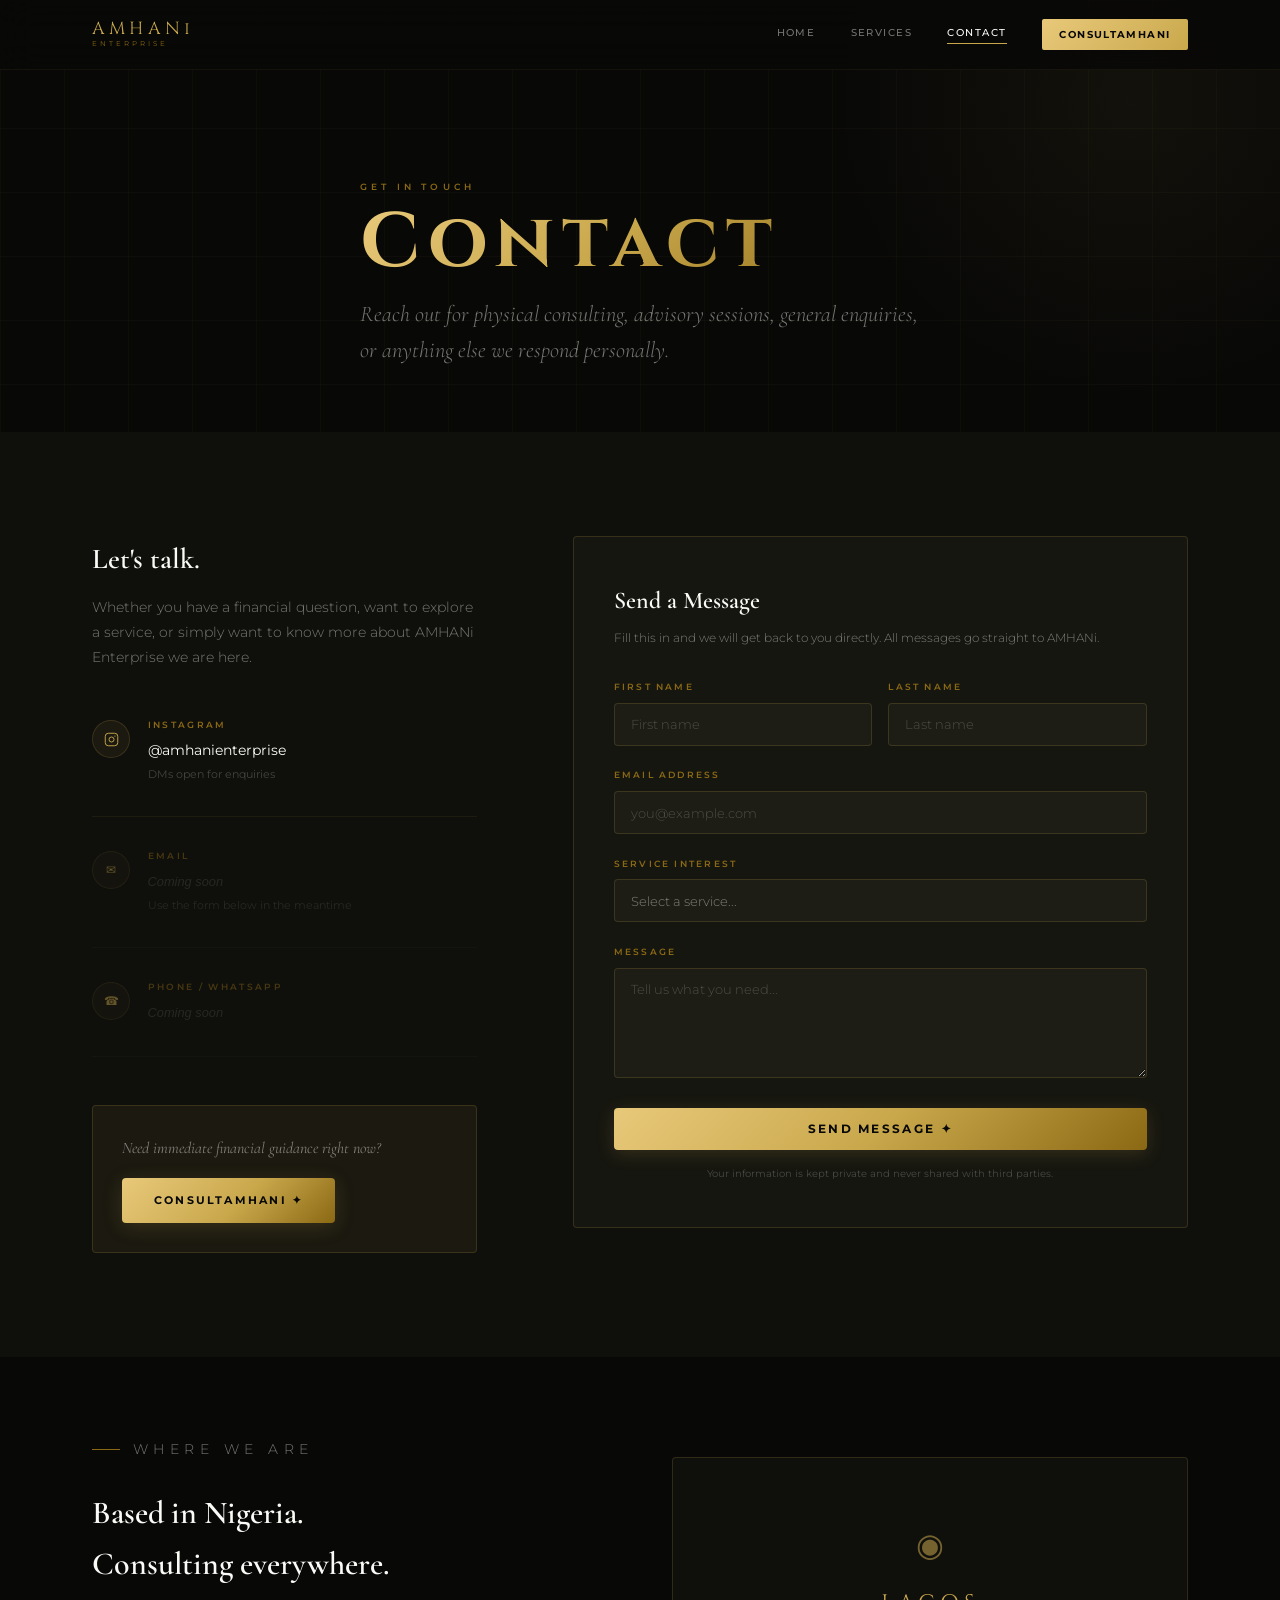
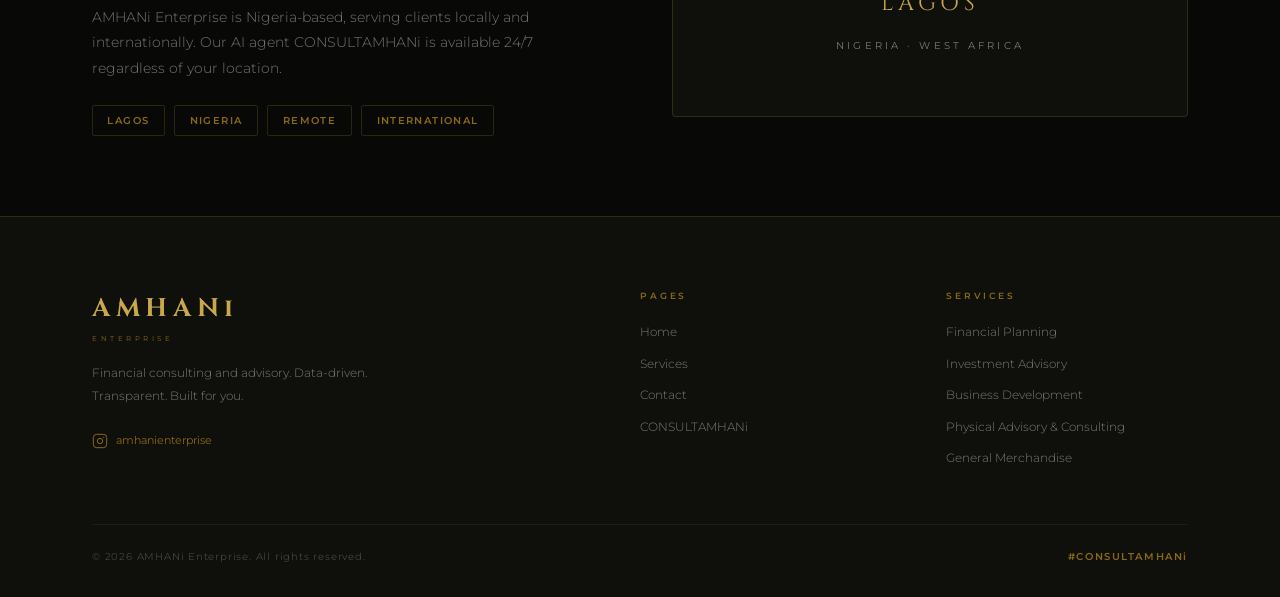
==== commit 15fe507c: "Fix: all critical bugs — agent loop, memory, NaN, app crashes" ====
--- a/website/contact.html
+++ b/website/contact.html
@@ -3,151 +3,108 @@
 <head>
   <meta charset="UTF-8"/>
   <meta name="viewport" content="width=device-width, initial-scale=1.0"/>
-  <title>AMHANi ENTERPRISE — Home</title>
-  <meta name="description" content="AMHANi Enterprise — data-driven financial consulting and advisory. We work with facts, not rule of thumb."/>
+  <title>AMHANi ENTERPRISE — Contact</title>
+  <meta name="description" content="Get in touch with AMHANi Enterprise for financial consulting, advisory sessions, and general enquiries."/>
   <link rel="stylesheet" href="styles.css"/>
   <style>
-    /* ── HOME-SPECIFIC STYLES ── */
-
-    /* Hero */
-    #hero {
-      min-height: 100vh; display: flex; align-items: center;
-      padding-top: var(--nav-h); position: relative; overflow: hidden;
-    }
-    .hero-bg { position: absolute; inset: 0; }
-    .hero-grid {
-      position: absolute; inset: 0;
-      background-image:
-        linear-gradient(rgba(201,168,76,0.035) 1px, transparent 1px),
-        linear-gradient(90deg, rgba(201,168,76,0.035) 1px, transparent 1px);
-      background-size: 62px 62px;
-    }
-    .hero-glow {
-      position: absolute; width: 750px; height: 750px;
-      top: -260px; right: -180px;
-      background: radial-gradient(ellipse, rgba(201,168,76,0.07) 0%, transparent 68%);
-      border-radius: 50%; transition: transform 0.8s ease;
-    }
-    .hero-content { position: relative; z-index: 1; max-width: 820px; padding: 5rem 2rem; }
-    .hero-eyebrow {
-      font-size: 0.62rem; letter-spacing: 0.44em; text-transform: uppercase;
-      color: var(--gold-dim); font-weight: 600; margin-bottom: 1.5rem;
-      display: flex; align-items: center; gap: 1rem;
-    }
-    .hero-eyebrow::before { content: ''; width: 30px; height: 1px; background: var(--gold-dim); display: block; }
-    .wm-amhani {
-      display: block; font-family: var(--ff-display);
-      font-size: clamp(4rem, 10vw, 8.5rem);
-      font-weight: 700; letter-spacing: 0.1em; line-height: 0.88;
-      background: linear-gradient(135deg, var(--gold-light) 0%, var(--gold) 42%, var(--gold-dim) 100%);
-      -webkit-background-clip: text; -webkit-text-fill-color: transparent; background-clip: text;
-    }
-    .wm-enterprise {
-      display: block; font-family: var(--ff-sans);
-      font-size: clamp(0.85rem, 1.8vw, 1.2rem);
-      font-weight: 300; letter-spacing: 0.58em; color: var(--muted);
-      text-transform: uppercase; margin-top: 0.4rem;
-    }
-    .hero-tagline {
-      font-family: var(--ff-serif); font-size: clamp(1.1rem, 2.5vw, 1.65rem);
-      font-weight: 300; color: rgba(250,250,247,0.65);
-      line-height: 1.72; margin: 1.8rem 0 2.5rem;
-    }
-    .hero-tagline em { font-style: italic; color: var(--gold-light); }
-    .hero-actions { display: flex; gap: 1rem; flex-wrap: wrap; margin-bottom: 4rem; }
-    .hero-stats { display: flex; align-items: center; gap: 2.5rem; flex-wrap: wrap; }
-    .stat-num { font-family: var(--ff-serif); font-size: 2.1rem; font-weight: 600; color: var(--gold); line-height: 1; }
-    .stat-label { font-size: 0.58rem; letter-spacing: 0.2em; text-transform: uppercase; color: var(--dim); margin-top: 3px; }
-    .stat-sep { width: 1px; height: 38px; background: var(--gold-border); }
-
-    .hero-scroll {
-      position: absolute; bottom: 2rem; left: 50%; transform: translateX(-50%);
-      display: flex; flex-direction: column; align-items: center; gap: 0.5rem; z-index: 1;
-    }
-    .hero-scroll span { font-size: 0.52rem; letter-spacing: 0.3em; text-transform: uppercase; color: var(--dim); }
-    .scroll-line { width: 1px; height: 44px; background: linear-gradient(to bottom, var(--gold-dim), transparent); animation: pulse 2s ease infinite; }
-    @keyframes pulse { 0%,100%{ opacity:0.3; } 50%{ opacity:1; } }
-
-    /* About */
-    #about { background: var(--surface); }
-    .about-layout { display: grid; grid-template-columns: 1fr 1.6fr; gap: 6rem; align-items: center; }
-    .emblem-wrap { display: flex; justify-content: center; }
-    .emblem {
-      position: relative; width: 240px; height: 240px;
+    /* ── CONTACT PAGE STYLES ── */
+
+    #page-hero { background: var(--black); }
+
+    /* Contact layout */
+    #contact-main { background: var(--surface); }
+    .contact-layout { display: grid; grid-template-columns: 1fr 1.6fr; gap: 6rem; align-items: start; }
+
+    /* Info side */
+    .contact-info-title { font-family: var(--ff-serif); font-size: 1.8rem; font-weight: 600; color: var(--white); margin-bottom: 0.8rem; }
+    .contact-info-sub { font-size: 0.85rem; color: var(--muted); line-height: 1.85; font-weight: 300; margin-bottom: 3rem; }
+
+    .contact-item { display: flex; align-items: flex-start; gap: 1.1rem; margin-bottom: 2rem; padding-bottom: 2rem; border-bottom: 1px solid rgba(201,168,76,0.08); }
+    .contact-item:last-of-type { border-bottom: none; margin-bottom: 0; padding-bottom: 0; }
+    .contact-item.placeholder { opacity: 0.45; }
+    .c-icon {
+      width: 38px; height: 38px; border-radius: 50%; flex-shrink: 0;
+      background: var(--gold-faint); border: 1px solid var(--gold-border);
       display: flex; align-items: center; justify-content: center;
-    }
-    .emblem-ring {
-      position: absolute; border-radius: 50%;
-      border: 1px solid rgba(201,168,76,0.22);
-    }
-    .emblem-ring.r1 { width: 100%; height: 100%; animation: spin 35s linear infinite; }
-    .emblem-ring.r2 { width: 75%; height: 75%; border-style: dashed; animation: spin 22s linear infinite reverse; }
-    .emblem-ring.r3 { width: 48%; height: 48%; animation: spin 15s linear infinite; }
-    @keyframes spin { to { transform: rotate(360deg); } }
-    .emblem-letter {
-      font-family: var(--ff-display); font-size: 4.5rem; font-weight: 700; z-index: 1;
-      background: linear-gradient(135deg, var(--gold-light), var(--gold));
-      -webkit-background-clip: text; -webkit-text-fill-color: transparent; background-clip: text;
-    }
-    .about-body { font-size: 0.87rem; color: var(--muted); line-height: 1.92; font-weight: 300; margin-bottom: 1.2rem; }
-    .pillars { display: grid; grid-template-columns: 1fr 1fr; gap: 0.7rem; margin-top: 2rem; }
-    .pillar {
-      display: flex; align-items: center; gap: 0.6rem;
-      padding: 0.72rem 1rem; border: 1px solid var(--gold-border); border-radius: var(--radius);
-      font-size: 0.68rem; letter-spacing: 0.12em; text-transform: uppercase;
-      color: var(--muted); font-weight: 600; transition: border-color 0.25s, color 0.25s;
-    }
-    .pillar:hover { border-color: var(--gold); color: var(--gold); }
-    .pillar-dot { width: 5px; height: 5px; border-radius: 50%; background: var(--gold); flex-shrink: 0; }
-
-    /* Mission */
-    #mission { background: var(--black); }
-    .mission-quote {
-      font-family: var(--ff-serif); font-size: clamp(1.3rem, 3vw, 2.1rem);
-      font-weight: 300; font-style: italic; color: var(--off-white);
-      line-height: 1.72; text-align: center; max-width: 860px;
-      margin: 0 auto 5rem; position: relative; padding: 2.5rem 3.5rem;
-    }
-    .mission-quote::before,
-    .mission-quote::after {
-      content: ''; position: absolute;
-      width: 44px; height: 44px; border-color: var(--gold-dim); border-style: solid;
-    }
-    .mission-quote::before { top: 0; left: 0; border-width: 1px 0 0 1px; }
-    .mission-quote::after  { bottom: 0; right: 0; border-width: 0 1px 1px 0; }
-
-    .values-grid { display: grid; grid-template-columns: repeat(4, 1fr); gap: 1.5px; background: var(--gold-border); border: 1px solid var(--gold-border); }
-    .value-card { background: var(--surface); padding: 2rem 1.6rem; transition: background 0.3s; }
-    .value-card:hover { background: var(--surface-2); }
-    .value-icon { font-size: 0.9rem; color: var(--gold); margin-bottom: 1rem; opacity: 0.55; display: block; }
-    .value-card h4 { font-family: var(--ff-serif); font-size: 1.1rem; font-weight: 600; color: var(--white); margin-bottom: 0.65rem; }
-    .value-card p { font-size: 0.78rem; color: var(--muted); line-height: 1.82; font-weight: 300; }
-
-    /* CTA strip */
-    #cta-strip { background: var(--surface); padding: 4rem 0; }
-    .cta-strip-inner {
-      display: flex; align-items: center; justify-content: space-between;
-      gap: 2rem; flex-wrap: wrap;
-      border: 1px solid var(--gold-border); border-radius: var(--radius);
-      padding: 2.5rem 3rem;
-      background: linear-gradient(135deg, var(--surface-2) 0%, var(--surface-3) 100%);
-    }
-    .cta-strip-text h3 { font-family: var(--ff-serif); font-size: 1.8rem; font-weight: 600; color: var(--white); margin-bottom: 0.4rem; }
-    .cta-strip-text p { font-size: 0.82rem; color: var(--muted); }
+      font-size: 0.75rem; color: var(--gold); margin-top: 2px;
+    }
+    .c-label { font-size: 0.56rem; letter-spacing: 0.26em; text-transform: uppercase; color: var(--gold-dim); margin-bottom: 0.3rem; font-weight: 600; }
+    .c-value { font-size: 0.88rem; color: var(--white); transition: color 0.2s; }
+    a.c-value:hover { color: var(--gold); }
+    .c-value.placeholder-text { color: var(--dim); font-style: italic; font-size: 0.8rem; }
+    .c-note { font-size: 0.7rem; color: var(--dim); margin-top: 3px; }
+
+    /* Agent prompt */
+    .contact-agent-box {
+      margin-top: 3rem; padding: 1.8rem;
+      background: var(--gold-faint); border: 1px solid var(--gold-border);
+      border-radius: var(--radius);
+    }
+    .contact-agent-box p { font-family: var(--ff-serif); font-size: 1rem; font-style: italic; color: var(--muted); margin-bottom: 1rem; line-height: 1.7; }
+
+    /* Form side */
+    .contact-form-box {
+      background: var(--surface-2); border: 1px solid var(--gold-border);
+      border-radius: var(--radius); padding: 2.8rem 2.5rem;
+    }
+    .form-title { font-family: var(--ff-serif); font-size: 1.5rem; font-weight: 600; color: var(--white); margin-bottom: 0.5rem; }
+    .form-sub { font-size: 0.78rem; color: var(--muted); margin-bottom: 2rem; font-weight: 300; }
+    .form-row { display: grid; grid-template-columns: 1fr 1fr; gap: 1rem; }
+
+    /* Feedback messages */
+    .form-success {
+      display: none; background: rgba(78,160,100,0.1); border: 1px solid rgba(78,160,100,0.3);
+      border-radius: var(--radius); padding: 1rem 1.2rem; margin-bottom: 1.2rem;
+      font-size: 0.82rem; color: #7dd89a;
+    }
+    .form-error {
+      display: none; background: rgba(201,76,76,0.1); border: 1px solid rgba(201,76,76,0.25);
+      border-radius: var(--radius); padding: 1rem 1.2rem; margin-bottom: 1.2rem;
+      font-size: 0.82rem; color: #e89a9a;
+    }
+    .submit-btn {
+      width: 100%; padding: 0.9rem; cursor: pointer;
+      background: linear-gradient(135deg, var(--gold-light), var(--gold), var(--gold-dim));
+      color: var(--black); font-family: var(--ff-sans); font-size: 0.72rem;
+      font-weight: 700; letter-spacing: 0.2em; text-transform: uppercase;
+      border: none; border-radius: var(--radius);
+      transition: transform 0.2s, box-shadow 0.2s;
+      box-shadow: 0 4px 18px rgba(201,168,76,0.18);
+    }
+    .submit-btn:hover:not(:disabled) { transform: translateY(-2px); box-shadow: 0 8px 24px rgba(201,168,76,0.28); }
+    .submit-btn:disabled { opacity: 0.65; cursor: not-allowed; }
+
+    /* Note under form */
+    .form-privacy { font-size: 0.62rem; color: var(--dim); text-align: center; margin-top: 1rem; }
+
+    /* Map placeholder */
+    #location { background: var(--black); padding: 5rem 0; }
+    .location-inner { display: grid; grid-template-columns: 1fr 1fr; gap: 4rem; align-items: center; }
+    .location-text h3 { font-family: var(--ff-serif); font-size: 2rem; font-weight: 600; color: var(--white); margin-bottom: 1rem; }
+    .location-text p { font-size: 0.86rem; color: var(--muted); line-height: 1.85; font-weight: 300; margin-bottom: 1.5rem; }
+    .location-tags { display: flex; flex-wrap: wrap; gap: 0.6rem; }
+    .location-tag {
+      font-size: 0.62rem; letter-spacing: 0.14em; text-transform: uppercase;
+      padding: 0.4rem 0.9rem; border: 1px solid var(--gold-border); border-radius: 2px;
+      color: var(--gold-dim); font-weight: 600;
+    }
+    .location-visual {
+      background: var(--surface); border: 1px solid var(--gold-border);
+      border-radius: var(--radius); padding: 3rem;
+      display: flex; flex-direction: column; align-items: center; justify-content: center;
+      min-height: 260px; text-align: center; gap: 1rem;
+    }
+    .location-pin { font-size: 2rem; color: var(--gold); opacity: 0.55; }
+    .location-city { font-family: var(--ff-display); font-size: 1.4rem; letter-spacing: 0.2em; color: var(--gold); }
+    .location-country { font-size: 0.65rem; letter-spacing: 0.3em; color: var(--muted); text-transform: uppercase; }
 
     @media (max-width: 900px) {
-      .about-layout { grid-template-columns: 1fr; gap: 3rem; }
-      .emblem-wrap { display: none; }
-      .pillars { grid-template-columns: 1fr; }
-    }
-    @media (max-width: 700px) {
-      .values-grid { grid-template-columns: 1fr; }
-      .hero-stats { gap: 1.5rem; }
-      .mission-quote { padding: 1.5rem; }
-      .cta-strip-inner { flex-direction: column; text-align: center; padding: 2rem 1.5rem; }
-    }
-    @media (max-width: 480px) {
-      .hero-actions { flex-direction: column; }
+      .contact-layout { grid-template-columns: 1fr; gap: 3rem; }
+      .location-inner { grid-template-columns: 1fr; gap: 2.5rem; }
+      .form-row { grid-template-columns: 1fr; }
+    }
+    @media (max-width: 600px) {
+      .contact-form-box { padding: 2rem 1.5rem; }
     }
   </style>
 </head>
@@ -161,161 +118,170 @@
       <span class="logo-tag">Enterprise</span>
     </a>
     <div class="nav-links">
-      <a href="index.html"    class="active">Home</a>
+      <a href="index.html">Home</a>
       <a href="services.html">Services</a>
-      <a href="contact.html" >Contact</a>
+      <a href="contact.html" class="active">Contact</a>
       <a href="https://consultamhani.streamlit.app" target="_blank" class="nav-cta">CONSULTAMHANi</a>
     </div>
     <button class="hamburger" id="hamburger"><span></span><span></span><span></span></button>
   </div>
   <div class="mobile-menu" id="mobileMenu">
-    <a href="index.html"    class="mobile-link active">Home</a>
+    <a href="index.html"    class="mobile-link">Home</a>
     <a href="services.html" class="mobile-link">Services</a>
-    <a href="contact.html"  class="mobile-link">Contact</a>
+    <a href="contact.html"  class="mobile-link active">Contact</a>
     <a href="https://consultamhani.streamlit.app" target="_blank" class="mobile-link mobile-cta">CONSULTAMHANi</a>
   </div>
 </nav>
 
-<!-- ░░ HERO ░░ -->
-<section id="hero">
-  <div class="hero-bg">
-    <div class="hero-grid"></div>
-    <div class="hero-glow"></div>
-  </div>
-  <div class="hero-content container">
-    <p class="hero-eyebrow reveal">Financial Consulting & Advisory</p>
-    <div class="reveal d1">
-      <span class="wm-amhani">AMHANi</span>
-      <span class="wm-enterprise">Enterprise</span>
-    </div>
-    <p class="hero-tagline reveal d2">
-      We work with facts, not rule of thumb.<br/>
-      <em>Expert advice that keeps you standing.</em>
+<!-- ░░ PAGE HERO ░░ -->
+<section id="page-hero" class="page-hero">
+  <div class="grid-bg"></div>
+  <div class="page-hero-glow"></div>
+  <div class="container">
+    <p class="page-hero-label reveal">Get In Touch</p>
+    <h1 class="page-hero-title reveal d1">Contact</h1>
+    <p class="page-hero-sub reveal d2">
+      Reach out for physical consulting, advisory sessions, general enquiries, or anything else we respond personally.
     </p>
-    <div class="hero-actions reveal d3">
-      <a href="https://consultamhani.streamlit.app" target="_blank" class="btn-primary large">CONSULTAMHANi ✦</a>
-      <a href="services.html" class="btn-ghost">Our Services</a>
-    </div>
-    <div class="hero-stats reveal d4">
+  </div>
+</section>
+
+<!-- ░░ CONTACT MAIN ░░ -->
+<section id="contact-main">
+  <div class="container">
+    <div class="contact-layout">
+
+      <!-- Info -->
       <div>
-        <div class="stat-num">5+</div>
-        <div class="stat-label">Services</div>
-      </div>
-      <div class="stat-sep"></div>
-      <div>
-        <div class="stat-num">24/7</div>
-        <div class="stat-label">AI Consulting</div>
-      </div>
-      <div class="stat-sep"></div>
-      <div>
-        <div class="stat-num">100%</div>
-        <div class="stat-label">Data Driven</div>
-      </div>
-    </div>
-  </div>
-  <div class="hero-scroll">
-    <span>Scroll</span>
-    <div class="scroll-line"></div>
+        <h2 class="contact-info-title reveal">Let's talk.</h2>
+        <p class="contact-info-sub reveal d1">
+          Whether you have a financial question, want to explore a service, or simply want to know more about AMHANi Enterprise we are here.
+        </p>
+
+        <!-- Instagram -->
+        <div class="contact-item reveal d1">
+          <div class="c-icon">
+            <svg width="15" height="15" viewBox="0 0 24 24" fill="none" stroke="currentColor" stroke-width="1.5"><rect x="2" y="2" width="20" height="20" rx="5"/><circle cx="12" cy="12" r="4"/><circle cx="17.5" cy="6.5" r="1" fill="currentColor" stroke="none"/></svg>
+          </div>
+          <div>
+            <div class="c-label">Instagram</div>
+            <a href="https://instagram.com/amhanienterprise" target="_blank" class="c-value">@amhanienterprise</a>
+            <p class="c-note">DMs open for enquiries</p>
+          </div>
+        </div>
+
+        <!-- Email — placeholder until added -->
+        <div class="contact-item placeholder reveal d2">
+          <div class="c-icon">✉</div>
+          <div>
+            <div class="c-label">Email</div>
+            <!-- EDIT: replace with your real email when ready -->
+            <span class="c-value placeholder-text">Coming soon</span>
+            <p class="c-note">Use the form below in the meantime</p>
+          </div>
+        </div>
+
+        <!-- Phone — placeholder -->
+        <div class="contact-item placeholder reveal d2">
+          <div class="c-icon">☎</div>
+          <div>
+            <div class="c-label">Phone / WhatsApp</div>
+            <!-- EDIT: replace with your number when ready -->
+            <span class="c-value placeholder-text">Coming soon</span>
+          </div>
+        </div>
+
+        <!-- Immediate help -->
+        <div class="contact-agent-box reveal d3">
+          <p>Need immediate financial guidance right now?</p>
+          <a href="https://consultamhani.streamlit.app" target="_blank" class="btn-primary">CONSULTAMHANi ✦</a>
+        </div>
+      </div>
+
+      <!-- Form -->
+      <div class="contact-form-box reveal d1">
+        <h3 class="form-title">Send a Message</h3>
+        <p class="form-sub">Fill this in and we will get back to you directly. All messages go straight to AMHANi.</p>
+
+        <!-- Success / error banners -->
+        <div class="form-success" id="formSuccess">
+          ✦ &nbsp; Message received — we'll get back to you soon.
+        </div>
+        <div class="form-error" id="formError">
+          Something went wrong. Please try again or reach out on Instagram.
+        </div>
+
+        <!-- 
+          HOW TO CONNECT THIS FORM TO YOUR EMAIL:
+          1. Go to https://formspree.io — sign up free (no credit card)
+          2. Click "New Form" → give it a name → copy the Form ID
+          3. Open script.js → find FORMSPREE_ID = 'YOUR_FORM_ID'
+          4. Replace YOUR_FORM_ID with your actual ID e.g. 'xpwzabcd'
+          5. Done — every submission lands in your inbox instantly
+        -->
+        <form id="contactForm" novalidate>
+          <div class="form-row">
+            <div class="form-group">
+              <label for="fname">First Name</label>
+              <input type="text" id="fname" name="first_name" placeholder="First name" required/>
+            </div>
+            <div class="form-group">
+              <label for="lname">Last Name</label>
+              <input type="text" id="lname" name="last_name" placeholder="Last name"/>
+            </div>
+          </div>
+          <div class="form-group">
+            <label for="email">Email Address</label>
+            <input type="email" id="email" name="email" placeholder="you@example.com" required/>
+          </div>
+          <div class="form-group">
+            <label for="service">Service Interest</label>
+            <select id="service" name="service">
+              <option value="">Select a service...</option>
+              <option>Financial Planning</option>
+              <option>Investment Advisory</option>
+              <option>Business Development</option>
+              <option>Physical Advisory & Consulting</option>
+              <option>General Merchandise</option>
+              <option>CONSULTAMHANi Subscription</option>
+              <option>General Enquiry</option>
+            </select>
+          </div>
+          <div class="form-group">
+            <label for="message">Message</label>
+            <textarea id="message" name="message" placeholder="Tell us what you need..." rows="5" required></textarea>
+          </div>
+          <!-- Hidden field — helps identify source -->
+          <input type="hidden" name="_subject" value="New AMHANi Enterprise Enquiry"/>
+          <button type="submit" class="submit-btn">Send Message ✦</button>
+        </form>
+        <p class="form-privacy">Your information is kept private and never shared with third parties.</p>
+      </div>
+
+    </div>
   </div>
 </section>
 
-<!-- ░░ MARQUEE ░░ -->
-<div class="marquee-strip">
-  <div class="marquee-track">
-    <span>Financial Planning</span><span class="gem">✦</span>
-    <span>Investment Advisory</span><span class="gem">✦</span>
-    <span>Business Development</span><span class="gem">✦</span>
-    <span>General Merchandise</span><span class="gem">✦</span>
-    <span>CONSULTAMHANi</span><span class="gem">✦</span>
-    <span>Data-Driven Consulting</span><span class="gem">✦</span>
-    <span>Expert Advisory</span><span class="gem">✦</span>
-    <span>Financial Planning</span><span class="gem">✦</span>
-    <span>Investment Advisory</span><span class="gem">✦</span>
-    <span>Business Development</span><span class="gem">✦</span>
-    <span>General Merchandise</span><span class="gem">✦</span>
-    <span>CONSULTAMHANi</span><span class="gem">✦</span>
-    <span>Data-Driven Consulting</span><span class="gem">✦</span>
-    <span>Expert Advisory</span><span class="gem">✦</span>
-  </div>
-</div>
-
-<!-- ░░ ABOUT ░░ -->
-<section id="about">
+<!-- ░░ LOCATION ░░ -->
+<section id="location">
   <div class="container">
-    <div class="about-layout">
-      <div class="emblem-wrap">
-        <div class="emblem">
-          <div class="emblem-ring r1"></div>
-          <div class="emblem-ring r2"></div>
-          <div class="emblem-ring r3"></div>
-          <span class="emblem-letter">A</span>
-        </div>
-      </div>
-      <div>
-        <p class="eyebrow reveal">Who We Are</p>
-        <h2 class="section-title reveal d1">About AMHANi Enterprise</h2>
-        <p class="about-body reveal d2">
-          AMHANi Enterprise is a financial consulting and advisory firm built on one conviction — that people deserve expert financial guidance, not guesswork.
-        </p>
-        <p class="about-body reveal d2">
-          Too many individuals start their financial journey strong, only to fall short because they lacked the right expert by their side. We saw this pattern repeat — and decided to fix it. We work with facts, verified data, and real analysis.
-        </p>
-        <p class="about-body reveal d2">
-          From financial planning and investment advisory to business development and general merchandise — AMHANi Enterprise is the financial partner you never had.
-        </p>
-        <div class="pillars reveal d3">
-          <div class="pillar"><div class="pillar-dot"></div>Data Driven</div>
-          <div class="pillar"><div class="pillar-dot"></div>Transparent</div>
-          <div class="pillar"><div class="pillar-dot"></div>Client First</div>
-          <div class="pillar"><div class="pillar-dot"></div>Quality Focused</div>
-        </div>
-      </div>
-    </div>
-  </div>
-</section>
-
-<!-- ░░ MISSION ░░ -->
-<section id="mission">
-  <div class="grid-bg"></div>
-  <div class="container">
-    <p class="eyebrow center reveal">Our Mission</p>
-    <blockquote class="mission-quote reveal d1">
-      "We hold our customers in heart — with esteem service, radical transparency, and an unwavering commitment to quality. Every decision at AMHANi Enterprise is data-driven, because your financial future deserves facts — not feelings."
-    </blockquote>
-    <div class="values-grid">
-      <div class="value-card">
-        <span class="value-icon">◈</span>
-        <h4>Esteem Customer Service</h4>
-        <p>Every client is treated with respect, urgency, and genuine care. You are not a number — you are the reason AMHANi exists.</p>
-      </div>
-      <div class="value-card">
-        <span class="value-icon">◈</span>
-        <h4>Data Over Guesswork</h4>
-        <p>We work with facts, metrics, and verified information. Every recommendation is backed by evidence — never rule of thumb.</p>
-      </div>
-      <div class="value-card">
-        <span class="value-icon">◈</span>
-        <h4>Full Transparency</h4>
-        <p>No hidden agendas. No vague advice. AMHANi operates with complete openness in every consultation and transaction.</p>
-      </div>
-      <div class="value-card">
-        <span class="value-icon">◈</span>
-        <h4>Uncompromising Quality</h4>
-        <p>Whether financial planning, an advisory session, or merchandise — the AMHANi standard is quality, every single time.</p>
-      </div>
-    </div>
-  </div>
-</section>
-
-<!-- ░░ CTA STRIP ░░ -->
-<section id="cta-strip">
-  <div class="container">
-    <div class="cta-strip-inner reveal">
-      <div class="cta-strip-text">
-        <h3>Ready to consult with AMHANi?</h3>
-        <p>Limited daily consultations available — start yours now. No appointment needed.</p>
-      </div>
-      <a href="https://consultamhani.streamlit.app" target="_blank" class="btn-primary large">Start CONSULTAMHANi ✦</a>
+    <div class="location-inner">
+      <div class="location-text reveal">
+        <p class="eyebrow">Where We Are</p>
+        <h3>Based in Nigeria.<br/>Consulting everywhere.</h3>
+        <p>AMHANi Enterprise is Nigeria-based, serving clients locally and internationally. Our AI agent CONSULTAMHANi is available 24/7 regardless of your location.</p>
+        <div class="location-tags">
+          <span class="location-tag">Lagos</span>
+          <span class="location-tag">Nigeria</span>
+          <span class="location-tag">Remote</span>
+          <span class="location-tag">International</span>
+        </div>
+      </div>
+      <div class="location-visual reveal d1">
+        <div class="location-pin">◉</div>
+        <div class="location-city">LAGOS</div>
+        <div class="location-country">Nigeria · West Africa</div>
+      </div>
     </div>
   </div>
 </section>
@@ -348,6 +314,7 @@
           <a href="services.html">Financial Planning</a>
           <a href="services.html">Investment Advisory</a>
           <a href="services.html">Business Development</a>
+          <a href="services.html">Physical Advisory & Consulting</a>
           <a href="services.html">General Merchandise</a>
         </div>
       </div>
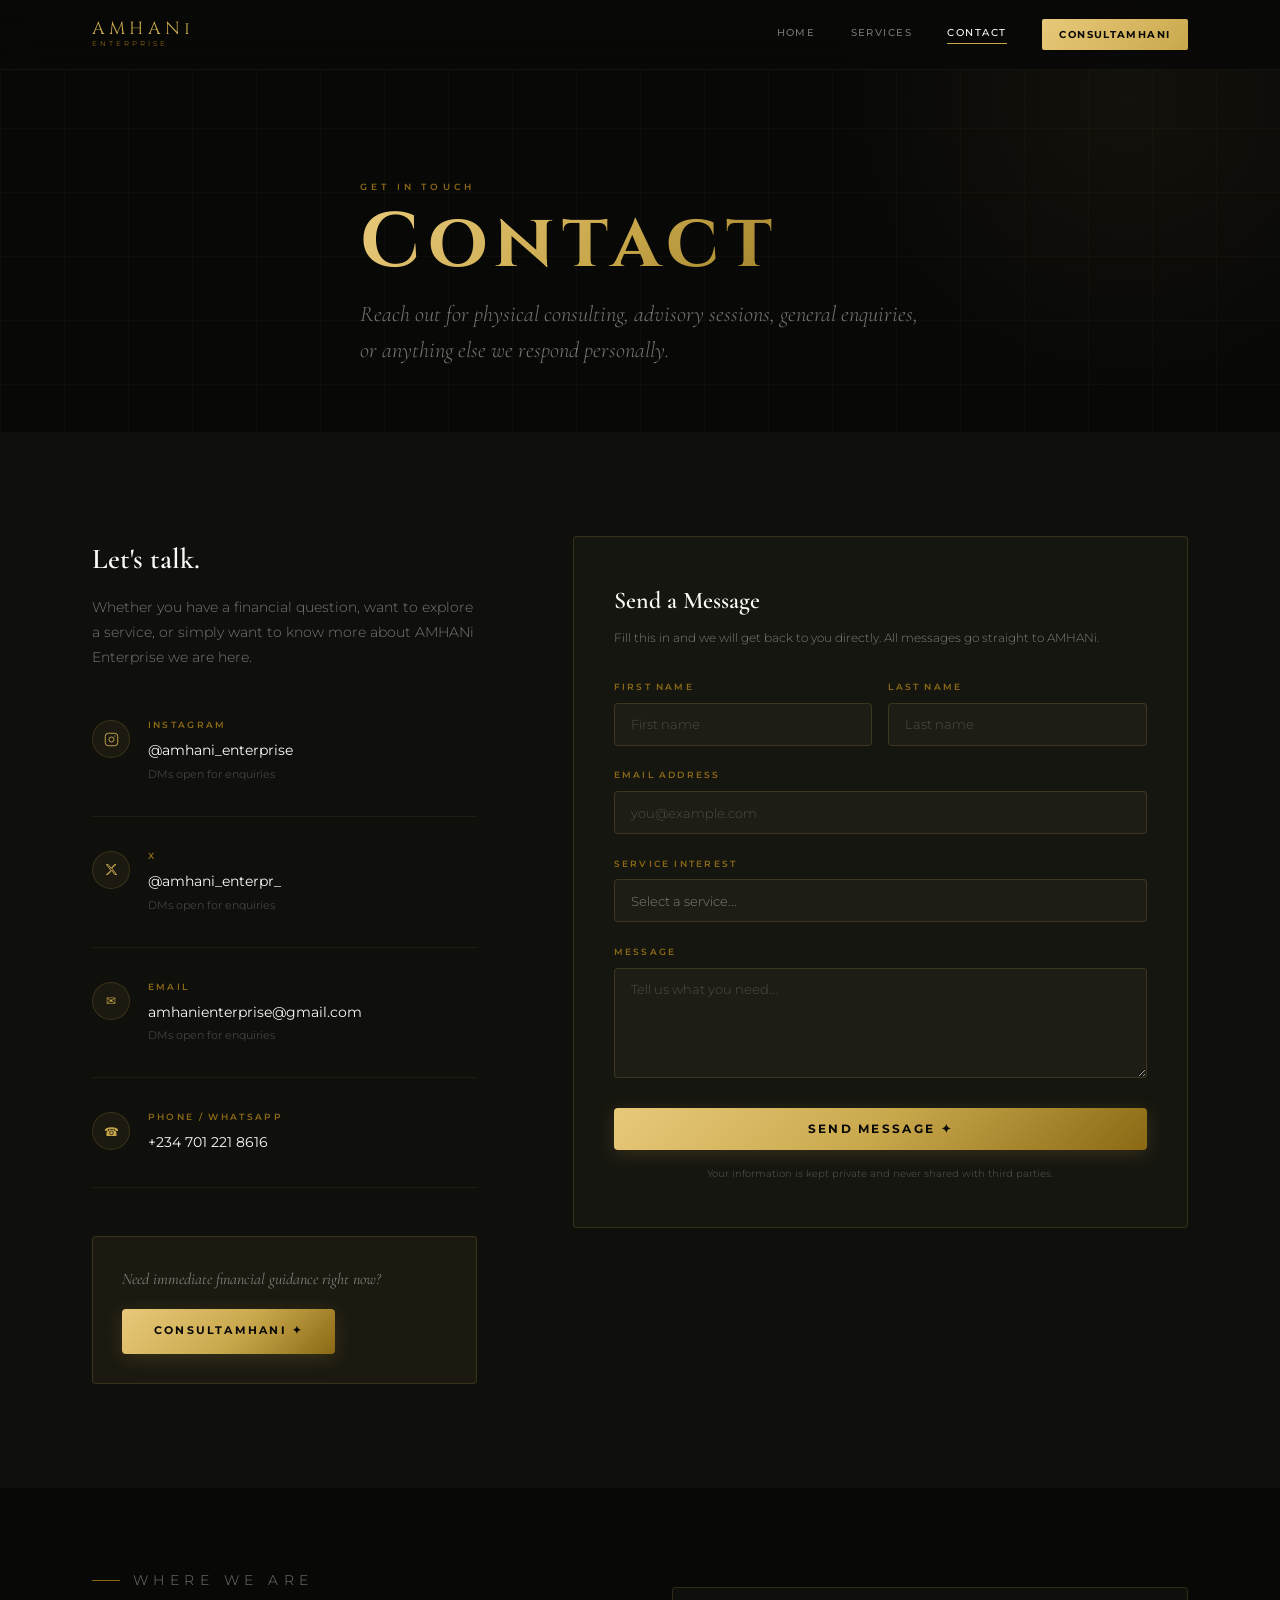
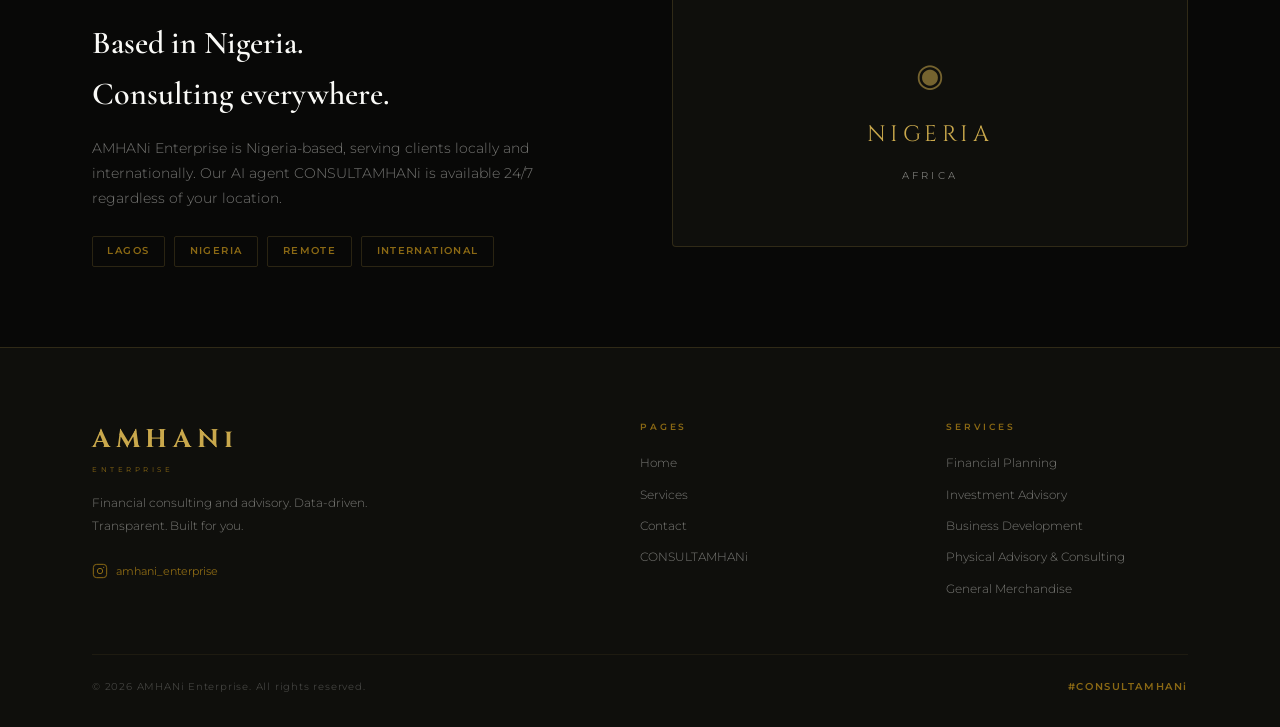
==== commit a001cbf7: "Fix: tests.py referenced functions that no longer exist in agent.py v5 Root cause: tests.py was writ" ====
--- a/website/contact.html
+++ b/website/contact.html
@@ -121,7 +121,7 @@
       <a href="index.html">Home</a>
       <a href="services.html">Services</a>
       <a href="contact.html" class="active">Contact</a>
-      <a href="https://consultamhani.streamlit.app" target="_blank" class="nav-cta">CONSULTAMHANi</a>
+      <a href="https://consultamhani.streamlit.pp" target="_blank" class="nav-cta">CONSULTAMHANi</a>
     </div>
     <button class="hamburger" id="hamburger"><span></span><span></span><span></span></button>
   </div>
@@ -129,7 +129,7 @@
     <a href="index.html"    class="mobile-link">Home</a>
     <a href="services.html" class="mobile-link">Services</a>
     <a href="contact.html"  class="mobile-link active">Contact</a>
-    <a href="https://consultamhani.streamlit.app" target="_blank" class="mobile-link mobile-cta">CONSULTAMHANi</a>
+    <a href="https://consultamhani.streamlit.pp" target="_blank" class="mobile-link mobile-cta">CONSULTAMHANi</a>
   </div>
 </nav>
 
@@ -165,36 +165,49 @@
           </div>
           <div>
             <div class="c-label">Instagram</div>
-            <a href="https://instagram.com/amhanienterprise" target="_blank" class="c-value">@amhanienterprise</a>
+            <a href="https://instagram.com/amhani_enterprise" target="_blank" class="c-value">@amhani_enterprise</a>
             <p class="c-note">DMs open for enquiries</p>
           </div>
         </div>
 
-        <!-- Email — placeholder until added -->
-        <div class="contact-item placeholder reveal d2">
+        <!-- X -->
+        <div class="contact-item reveal d2">
+          <div class="c-icon">
+            <svg width="15" height="15" viewBox="0 0 24 24" fill="none" stroke="currentColor" stroke-width="1.5">
+                <path d="M4 4l7.2 9.6L4 20h2.4l6-6.6 4.8 6.6H20l-7.6-10.2L19.2 4h-2.4l-5.4 6L6.6 4H4z" />
+            </svg>
+
+          </div>
+          <div>
+            <div class="c-label">X</div>
+            <a href="https://x.com/amhani_enterpr_" target="_blank" class="c-value">@amhani_enterpr_</a>
+            <p class="c-note">DMs open for enquiries</p>
+          </div>
+        </div>
+
+        <!-- Email -->
+        <div class="contact-item reveal d2">
           <div class="c-icon">✉</div>
           <div>
             <div class="c-label">Email</div>
-            <!-- EDIT: replace with your real email when ready -->
-            <span class="c-value placeholder-text">Coming soon</span>
-            <p class="c-note">Use the form below in the meantime</p>
-          </div>
-        </div>
-
-        <!-- Phone — placeholder -->
-        <div class="contact-item placeholder reveal d2">
+            <a class="c-value">amhanienterprise@gmail.com</a>
+            <p class="c-note">DMs open for enquiries</p>
+          </div>
+        </div>
+
+        <!-- Phone -->
+        <div class="contact-item reveal d2">
           <div class="c-icon">☎</div>
           <div>
             <div class="c-label">Phone / WhatsApp</div>
-            <!-- EDIT: replace with your number when ready -->
-            <span class="c-value placeholder-text">Coming soon</span>
+            <a class="c-value">+234 701 221 8616</a>
           </div>
         </div>
 
         <!-- Immediate help -->
         <div class="contact-agent-box reveal d3">
           <p>Need immediate financial guidance right now?</p>
-          <a href="https://consultamhani.streamlit.app" target="_blank" class="btn-primary">CONSULTAMHANi ✦</a>
+          <a href="https://consultamhani.streamlit.pp" target="_blank" class="btn-primary">CONSULTAMHANi ✦</a>
         </div>
       </div>
 
@@ -279,8 +292,8 @@
       </div>
       <div class="location-visual reveal d1">
         <div class="location-pin">◉</div>
-        <div class="location-city">LAGOS</div>
-        <div class="location-country">Nigeria · West Africa</div>
+        <div class="location-city">NIGERIA</div>
+        <div class="location-country">Africa</div>
       </div>
     </div>
   </div>
@@ -294,9 +307,9 @@
         <div class="footer-wordmark">AMHANi</div>
         <div class="footer-enterprise">Enterprise</div>
         <p class="footer-desc">Financial consulting and advisory. Data-driven. Transparent. Built for you.</p>
-        <a href="https://instagram.com/amhanienterprise" target="_blank" class="footer-ig">
+        <a href="https://instagram.com/amhani_enterprise" target="_blank" class="footer-ig">
           <svg width="16" height="16" viewBox="0 0 24 24" fill="none" stroke="currentColor" stroke-width="1.5"><rect x="2" y="2" width="20" height="20" rx="5"/><circle cx="12" cy="12" r="4"/><circle cx="17.5" cy="6.5" r="1" fill="currentColor" stroke="none"/></svg>
-          amhanienterprise
+          amhani_enterprise
         </a>
       </div>
       <div>
@@ -305,7 +318,7 @@
           <a href="index.html">Home</a>
           <a href="services.html">Services</a>
           <a href="contact.html">Contact</a>
-          <a href="https://consultamhani.streamlit.app" target="_blank">CONSULTAMHANi</a>
+          <a href="https://consultamhani.streamlit.pp" target="_blank">CONSULTAMHANi</a>
         </div>
       </div>
       <div>
